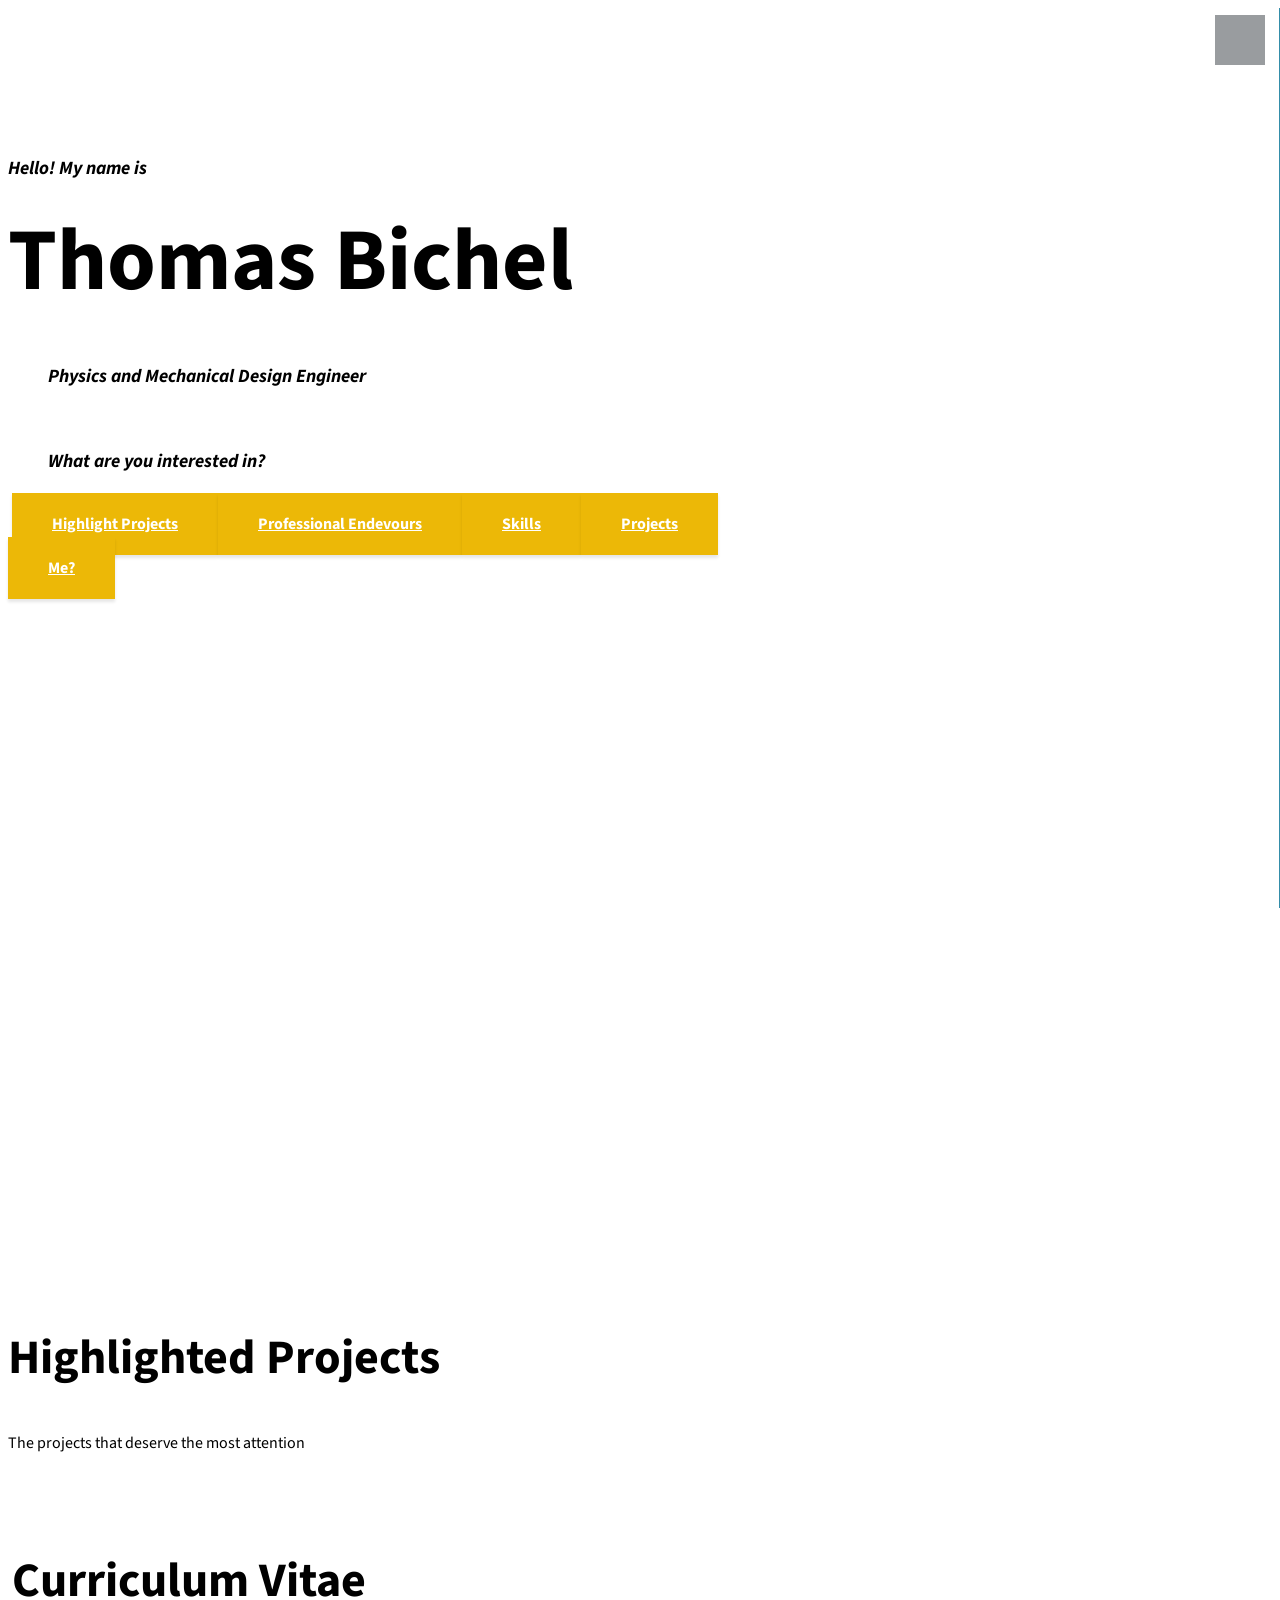
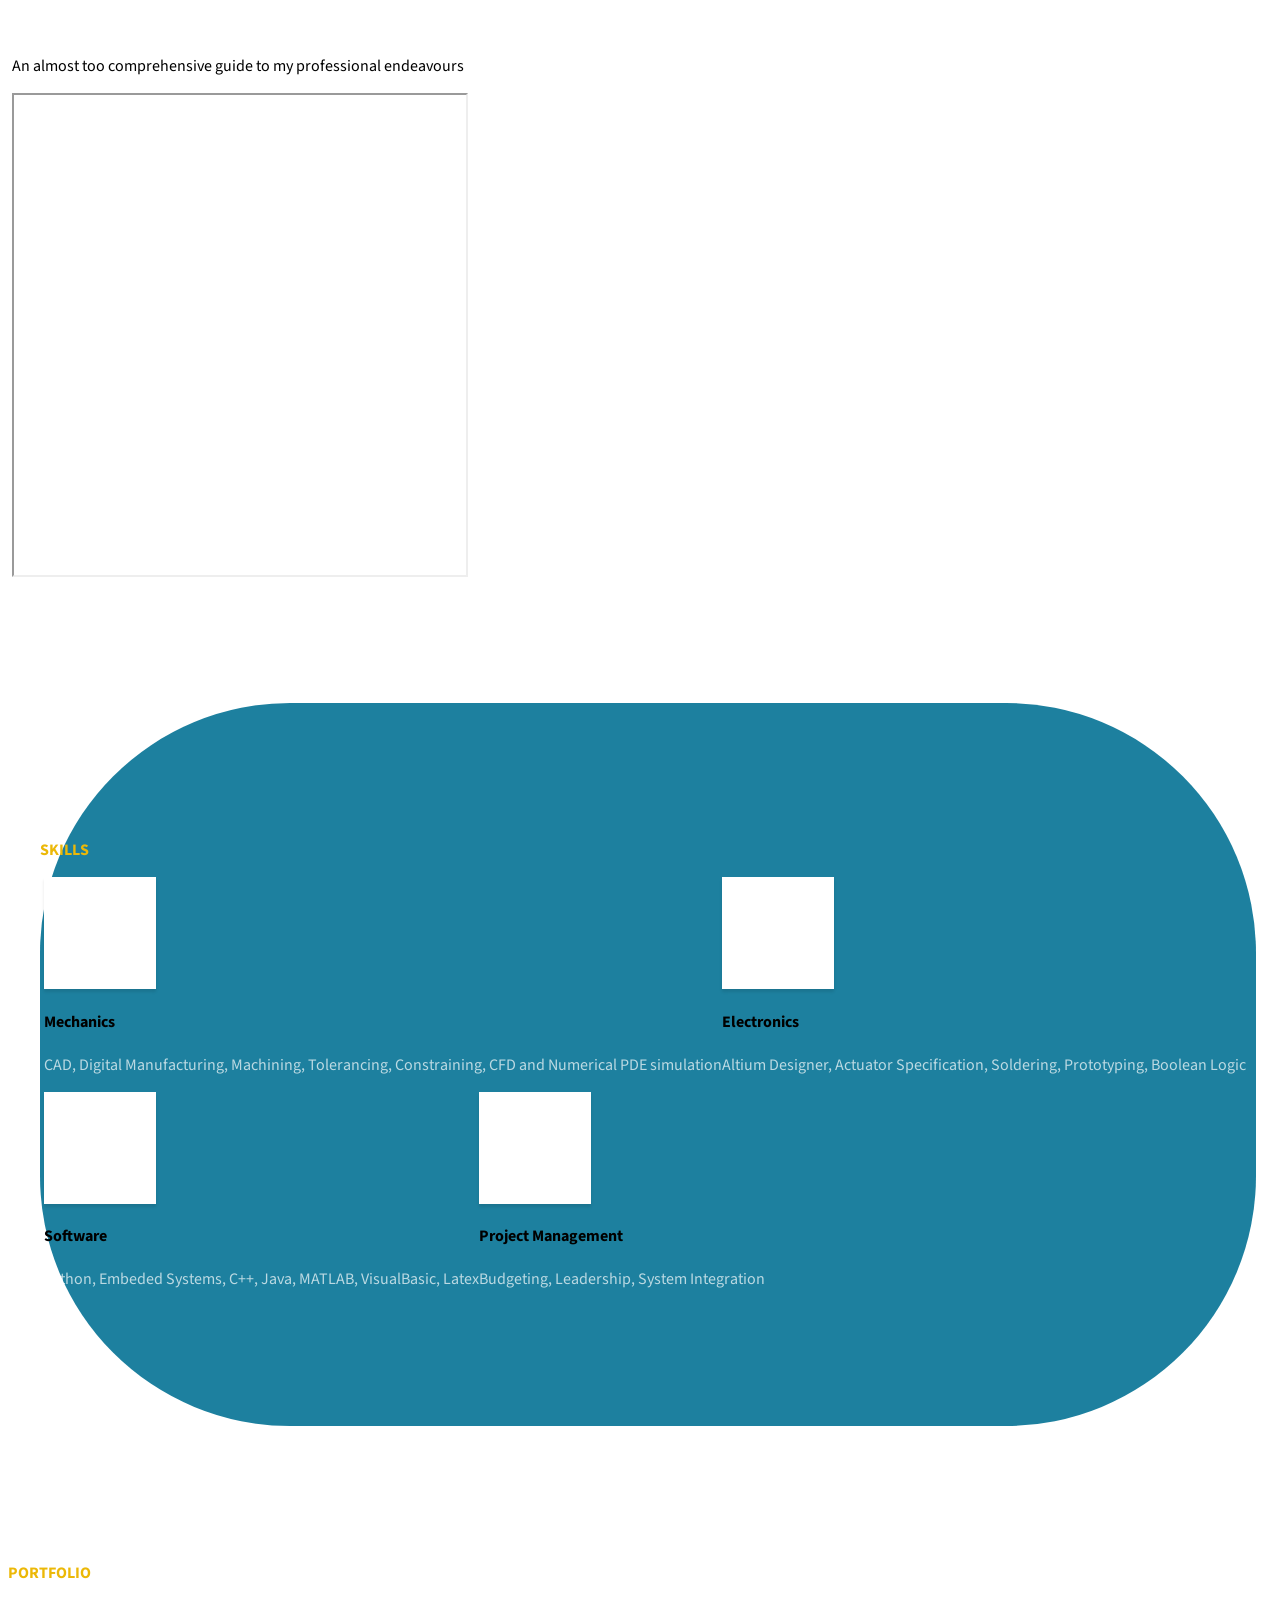
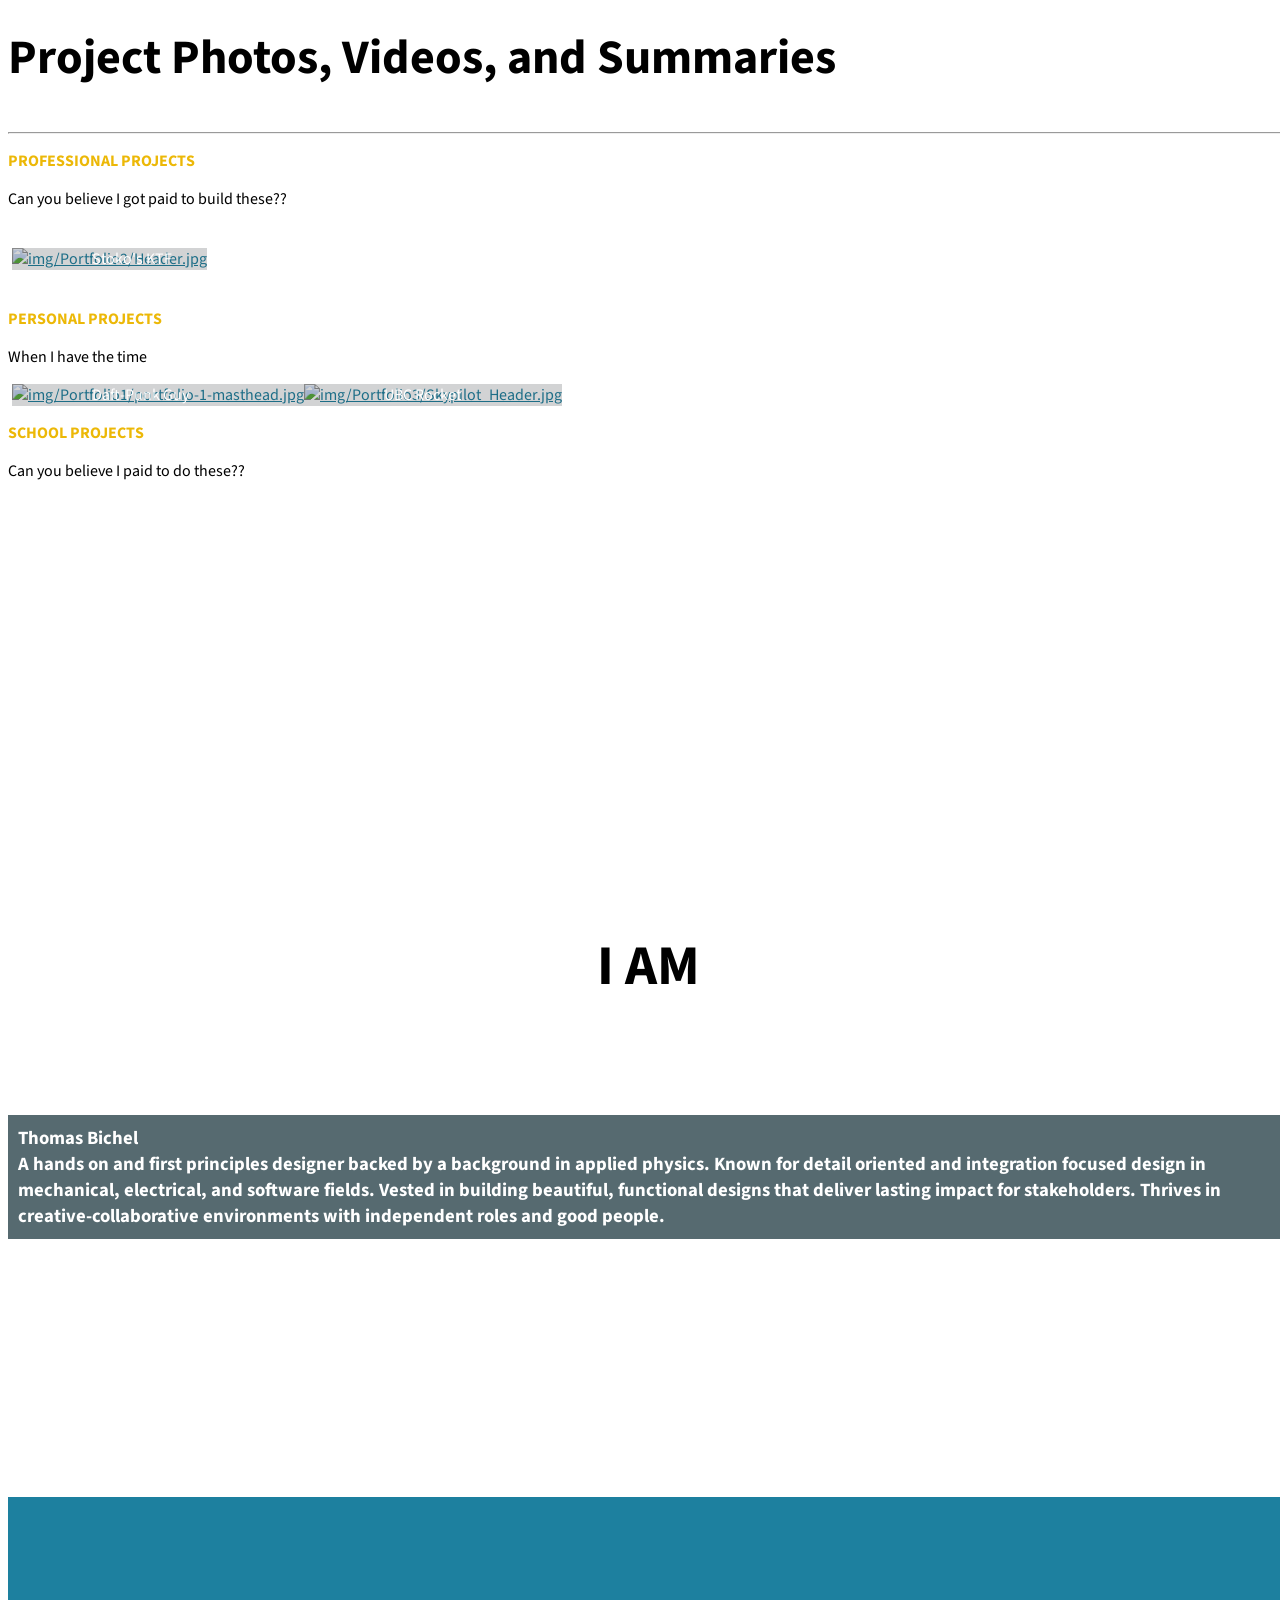
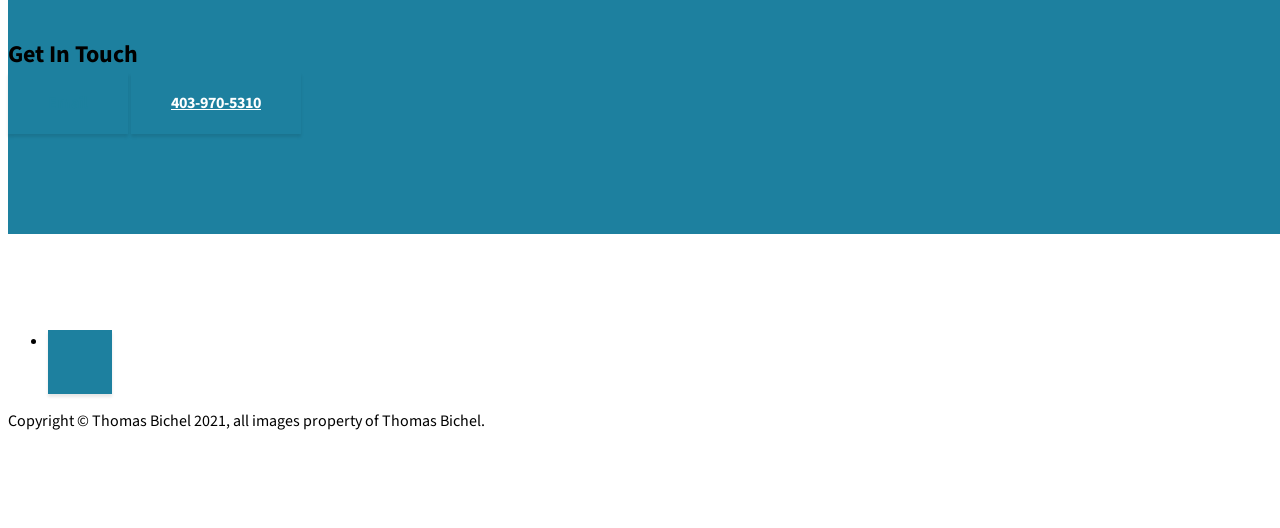
==== index.html @ 786f5230 "nearly final" ====
<!DOCTYPE html>
<html lang="en">

<head>

  <meta charset="utf-8">
  <meta name="viewport" content="width=device-width, initial-scale=1, shrink-to-fit=no">
  <meta name="description" content="">
  <meta name="author" content="">

  <title>Thomas Bichel</title>

  <!-- Bootstrap Core CSS -->
  <link href="vendor/bootstrap/css/bootstrap.min.css" rel="stylesheet">

  <!-- Custom Fonts -->
  <link href="vendor/fontawesome-free/css/all.min.css" rel="stylesheet" type="text/css">
  <link href="https://fonts.googleapis.com/css?family=Source+Sans+Pro:300,400,700,300italic,400italic,700italic" rel="stylesheet" type="text/css">
  <link href="vendor/simple-line-icons/css/simple-line-icons.css" rel="stylesheet">

  <!-- Custom CSS -->
  <link href="css/stylish-portfolio.min.css" rel="stylesheet">

</head>

<body class="bg-light" id="page-top">

  <!-- Navigation -->
  <a class="menu-toggle rounded" href="#">
    <i class="fas fa-bars"></i>
  </a>
  <nav id="sidebar-wrapper">
    <ul class="sidebar-nav">
      <li class="sidebar-brand">
        <a class="js-scroll-trigger" href="#page-top">Contents</a>
      </li>
	  <li class="sidebar-brand">
        <a class="js-scroll-trigger" href="#highlights">Highlights</a>
      </li>
      <li class="sidebar-nav-item">
        <a class="js-scroll-trigger" href="#page-top">Home</a>
      </li>
      <li class="sidebar-nav-item">
        <a class="js-scroll-trigger" href="#about">About</a>
      </li>
      <li class="sidebar-nav-item">
        <a class="js-scroll-trigger" href="#services">Skills</a>
      </li>
      <li class="sidebar-nav-item">
        <a class="js-scroll-trigger" href="#portfolio">Portfolio</a>
      </li>
      <li class="sidebar-nav-item">
        <a class="js-scroll-trigger" href="#results">I AM</a>
      </li>
    </ul>
  </nav>

  <!-- Header -->
  <header class="masthead main d-flex">
    <div class="container text-center my-auto">
	<h3 class="mb-5">
        <em>Hello! My name is</em>  <!-- subttile -->
      </h3>
      <h1 class="mb-1">Thomas Bichel</h1>
	  <h3 class="mb-5 btn-xl ">
        <em>Physics and Mechanical Design Engineer</em>  <!-- subttile -->
      </h3>
      <h3 class="mb-5 btn-xl ">
        <em>What are you interested in?</em>  <!-- subttile -->
      </h3>
	  <div class="row">
		<div class="col-lg-3 col-md-6 mb-5 mb-lg-0 mt-3">
			<a class="btn btn-secondary btn-xl js-scroll-trigger" href="#highlights">Highlight Projects</a>
		</div>
		<div class="col-lg-3 col-md-6 mb-5 mb-lg-0 mt-3">
			<a class="btn btn-secondary btn-xl js-scroll-trigger" href="#about">Professional Endevours</a>
		</div>
		<div class="col-lg-3 col-md-6 mb-5 mb-lg-0 mt-3">
			<a class="btn btn-secondary btn-xl js-scroll-trigger" href="#services">Skills</a>
		</div>
		<div class="col-lg-3 col-md-6 mb-5 mb-lg-0 mt-3">
			<a class="btn btn-secondary btn-xl js-scroll-trigger" href="#portfolio">Projects</a>
		</div>
	  </div>
	  <br>
	  <div class="mb-1">
			<a class="btn btn-secondary btn-xl js-scroll-trigger" href="#results">Me?</a>
			</div>
    </div>
    <div class="overlay"></div>
  </header>

  <!-- Highlights -->
  <section class="content-section bg-light" id="highlights">
	  <!-- Highlights -->
	<div class="content-section-heading text-center"
      <div class="row">
        <div class="col-lg-10 mx-auto">
          <h2>Highlighted Projects</h2>
          <p class="lead mb-5">The projects that deserve the most attention</p> 
        </div>
	</div>
<div class="container text-center">
		<div class="row">
		<div class="col-md-4">
          <a class="portfolio-item rounded-lg" href="portfolio_12.html">
            <div class="caption">
              <div class="caption-content">
                <div class="h2">EXACT's EM3</div>
                <p class="mb-0">The Gold Standard of Match Curing</p>
              </div>
            </div>
            <img class="img-fluid rounded-lg" src="img/Portfolio12/EM3_overview_resized.jpg" alt=""> 
          </a>
        </div>
		
		<div class="col-md-4">
          <a class="portfolio-item rounded-lg" href="portfolio_13.html">
            <div class="caption">
              <div class="caption-content">
                <div class="h2">EXACT's xBolt</div>
                <p class="mb-0">Non-Invasive Concrete Truck Monitoring</p>
              </div>
            </div>
            <img class="img-fluid rounded-lg" src="img/Portfolio13/Bolt_Cover.jpg" alt="">
          </a>
		</div>
		
		<div class="col-md-4">
          <a class="portfolio-item rounded-lg" href="portfolio_8.html">
            <div class="caption">
              <div class="caption-content">
                <div class="h2">Endurotron 9000</div>
                <p class="mb-0">Plug Flavored Instrumentation Design</p>
              </div>
            </div>
            <img class="img-fluid rounded-lg" src="img/Portfolio8/6000cycles.jpg" alt="">
          </a>
		</div>
		
      </div>
	  </div>


  <!-- Added space to keep things clean -->
  <div class="col-lg-10 mx-auto">
          <p class="lead mb-5"> </p> 
        </div>
		
 <!-- About -->		
 <div class="content-section-heading text-center", id="about">
    <div class="container text-center">
      <div class="row">
        <div class="col-lg-10 mx-auto">
          <h2>Curriculum Vitae</h2>
          <p class="lead mb-5">An almost too comprehensive guide to my professional endeavours</p> 
		  <center><iframe src="https://drive.google.com/file/d/1Vqu3OEVUFZNkw003BaZuVL90tUCOlcXT/preview" width="100%" height="480" allow="autoplay"></iframe>
        </div>
      </div>
    </div>
	</div>
 </section>
 
  <!-- Services -->
  <section class="content-section text-white text-center  bg-primary-pill" id="services">
    <div class="container">
      <div class="content-section-heading">
        <h3 class="text-secondary mb-0">Skills</h3>
      </div>
      <div class="row">
        <div class="col-lg-3 col-md-6 mb-5 mb-lg-0">
          <span class="service-icon rounded-circle mx-auto mb-3">
            <i class="icon-anchor"></i>
          </span>
          <h4>
            <strong>Mechanics</strong>
          </h4>
          <p class="text-faded mb-0">CAD, Digital Manufacturing, Machining, Tolerancing, Constraining, CFD and Numerical PDE simulation</p>
        </div>
        <div class="col-lg-3 col-md-6 mb-5 mb-lg-0">
          <span class="service-icon rounded-circle mx-auto mb-3">
            <i class="icon-energy"></i>
          </span>
          <h4>
            <strong>Electronics</strong>
          </h4>
          <p class="text-faded mb-0">Altium Designer, Actuator Specification, Soldering, Prototyping, Boolean Logic</p>
        </div>
        <div class="col-lg-3 col-md-6 mb-5 mb-md-0">
          <span class="service-icon rounded-circle mx-auto mb-3">
            <i class="icon-screen-desktop"></i>
          </span>
          <h4>
            <strong>Software</strong>
          </h4>
          <p class="text-faded mb-0">Python, Embeded Systems, C++, Java, MATLAB, VisualBasic, Latex</p>
        </div>
        <div class="col-lg-3 col-md-6">
          <span class="service-icon rounded-circle mx-auto mb-3">
            <i class="icon-magnet"></i>
          </span>
          <h4>
            <strong>Project Management</strong>
          </h4>
          <p class="text-faded mb-0">Budgeting, Leadership, System Integration </p>
        </div>
      </div>
    </div>
  </section>

  <!-- Portfolio -->
  <section class="content-section bg-light" id="portfolio">
    <div class="container overflow-hidden">
      <div class="content-section-heading text-center">
        <h3 class="text-secondary mb-0">Portfolio</h3>
        <h2 class="mb-0">Project Photos, Videos, and Summaries</h2>
      </div>
	  <hr>
	  <!-- Professional Projects -->
	  <div class="content-section-heading text-center">
        <h3 class="text-secondary mt-5">Professional Projects</h3>
		<p class="lead mt-0 mb-3">Can you believe I got paid to build these??</p>
      </div
	  <!-- Professional Projects -->
      <div class="row">
	  
	  <div class="col-md-4 mt-3">
          <a class="portfolio-item rounded-lg" href="portfolio_12.html">
            <div class="caption">
              <div class="caption-content">
                <div class="h2">EXACT's EM3</div>
                <p class="mb-0">The Gold Standard of Match Curing</p>
              </div>
            </div>
            <img class="img-fluid rounded-lg" src="img/Portfolio12/EM3_overview_resized.jpg" alt=""> 
          </a>
        </div>
		
		<div class="col-md-4 mt-3">
          <a class="portfolio-item rounded-lg" href="portfolio_13.html">
            <div class="caption">
              <div class="caption-content">
                <div class="h2">EXACT's xBolt</div>
                <p class="mb-0">Abrasive temperature data</p>
              </div>
            </div>
            <img class="img-fluid rounded-lg" src="img/Portfolio13/Bolt_Cover.jpg" alt="">
          </a>
		</div>
		
		<div class="col-md-4 mt-3">
          <a class="portfolio-item rounded-lg" href="portfolio_14.html">
            <div class="caption">
              <div class="caption-content">
                <div class="h2">EXACT's Additional Product Launches</div>
                <p class="mb-0">The other Products launched with EXACT!</p>
              </div>
            </div>
            <img class="img-fluid rounded-lg" src="img/Portfolio14/Embed_Cover.jpg" alt=""> 
          </a>
        </div>
	</div>
	
	<div class="row">
	  <div class="col-md-4 mt-3">
          <a class="portfolio-item rounded-lg" href="portfolio_8.html">
            <div class="caption">
              <div class="caption-content">
                <div class="h2">Voltsafe's Endurotron 9000</div>
                <p class="mb-0">Plugging in plugs since 2022</p>
              </div>
            </div>
            <img class="img-fluid rounded-lg" src="img/Portfolio8/6000cycles.jpg" alt="">
          </a>
        </div>
		
		<div class="col-md-4 mt-3">
          <a class="portfolio-item rounded-lg" href="portfolio_11.html">
            <div class="caption">
              <div class="caption-content">
                <div class="h2">Wood Veneer Robot</div>
                <p class="mb-0">A Summer Capstone Continuation - V2.0.0</p>
              </div>
            </div>
            <img class="img-fluid rounded-lg" src="img/Portfolio11/Header.png" alt="">
          </a>
        </div>
		
        <div class="col-md-4 mt-3">
          <a class="portfolio-item rounded-lg" href="portfolio_2.html">
            <div class="caption">
              <div class="caption-content">
                <div class="h2">Stoko's KTF</div>
                <p class="mb-0">Varus? more like Var-y impressive</p>
              </div>
            </div>
            <img class="img-fluid rounded-lg" src="img/Portfolio2/CompImg/Header.webp" alt="img/Portfolio2/Header.jpg">
          </a>
        </div>	
	</div>
	
	<div class="row">
		<div class="col-md-4 mt-3">
          <a class="portfolio-item rounded-lg" href="portfolio_6.html">
            <div class="caption">
              <div class="caption-content">
                <div class="h2">Terry the Tensile Tester</div>
                <p class="mb-0">The muscle man</p>
              </div>
            </div>
			<img class="img-fluid rounded-lg" src="img/Portfolio6/header.jpg" alt="">
          </a>
        </div>
		
		<div class="col-md-4 mt-3">
          <a class="portfolio-item rounded-lg" href="portfolio_5.html">
            <div class="caption">
              <div class="caption-content">
                <div class="h2">Cyclic tester</div>
                <p class="mb-0">Spin me 'round like a record player</p>
              </div>
            </div>
            <img class="img-fluid rounded-lg" src="img/Portfolio5/header.jpg" alt="">
          </a>
        </div>
    </div>
	  

	  <!-- Personal Projects -->
	  <div class="content-section-heading text-center">
        <h3 class="text-secondary mt-5">Personal Projects</h3>
		<p class="lead mt-0 mb-3">When I have the time</p>
      </div>
	  <!-- Personal Projects -->
	  <div class="row">
		<div class="col-md-4">
          <a class="portfolio-item rounded-lg" href="portfolio_1.html">
            <div class="caption">
              <div class="caption-content">
                <div class="h2">Daft-Punk Guy Manuel Helmet</div>
                <p class="mb-0">Great at Parties</p>
              </div>
            </div>
            <img class="img-fluid rounded-lg" src="img/Portfolio1/CompImg/portfolio-1-masthead.webp" alt="img/Portfolio1/portfolio-1-masthead.jpg">
          </a>
        </div>
		<div class="col-md-4">
          <a class="portfolio-item rounded-lg" href="portfolio_3.html">
            <div class="caption">
              <div class="caption-content">
                <div class="h2">UBC Rocket 2018</div>
                <p class="mb-0">Watch your back planes</p>
              </div>
            </div>
            <img class="img-fluid rounded-lg" src="img/Portfolio3/CompImg/Skypilot_Header.webp" alt="img/Portfolio3/Skypilot_Header.jpg">
          </a>
        </div>
		<div class="col-md-4">
          <a class="portfolio-item rounded-lg" href="portfolio_9.html">
            <div class="caption">
              <div class="caption-content">
                <div class="h2">UBC Rocket, Whistler Blackcomb</div>
                <p class="mb-0">Credit to Copenhagen Suborbitals for this picture</p>
              </div>
            </div>
            <img class="img-fluid rounded-lg" src="img/Portfolio9/Ballute.png" alt="">
          </a>
        </div>
      </div>
	  
	  <!-- School Projects -->
	  <div class="content-section-heading text-center">
        <h3 class="text-secondary mt-5">School Projects</h3>
		<p class="lead mt-0 mb-3">Can you believe I paid to do these??</p>
      </div>
	  <!-- School Projects -->
	  <div class="row">
		<div class="col-md-4">
          <a class="portfolio-item rounded" href="portfolio_4.html">
            <div class="caption">
              <div class="caption-content">
                <div class="h2">2020 robot summer</div>
                <p class="mb-0">Covid-flavoured robot design without supervision</p>
              </div>
            </div>
            <img class="img-fluid rounded" src="img/Portfolio4/portfolio-1.jpg" alt="">
          </a>
        </div>
		<div class="col-md-4">
          <a class="portfolio-item rounded" href="portfolio_7.html">
            <div class="caption">
              <div class="caption-content">
                <div class="h2">Capstone 2021/22</div>
                <p class="mb-0">Stewart Platform for Unsupervised Machine Learning</p>
              </div>
            </div>
            <img class="img-fluid rounded" src="img/Portfolio7/Portfolio-7.jpg" alt="">
          </a>
        </div>
		<div class="col-md-4">
          <a class="portfolio-item rounded" href="portfolio_10.html">
            <div class="caption">
              <div class="caption-content">
                <div class="h2">Capstone 2022/23</div>
                <p class="mb-0">Wood-Veneer Lignin Welding Robot</p>
              </div>
            </div>
            <img class="img-fluid rounded" src="img/Portfolio10/Cylinder_Header.png" alt="">
          </a>
        </div>	
		
      </div>
	  
	  
    </div>
  </section>
  
   <!-- Callout -->
  <section class="callout" id="results">
    <div class="container">
      <center><h2>I AM</h2></center>
	  <br>
	  <br>
		<div class="col-lg-10 mx-auto text-center">
          <h3 class="text-outro outro-box">
		  Thomas Bichel <br>
			A hands on and first principles designer backed by a background in applied physics. 
			Known for detail oriented and integration focused design in mechanical, electrical, and software fields. 
			Vested in building beautiful, functional designs that deliver lasting impact for stakeholders. 
			Thrives in creative-collaborative environments with independent roles and good people.
			
		  </h3>
        </div>
	</div>
  </section>
  
  <!-- Call to Action -->
  <section class="content-section bg-primary text-white" id="contact">
    <div class="container text-center">
      <h2 class="mb-4">Get In Touch</h2>
      <a href="mailto:thomas.bichel@live.com" class="btn btn-xl btn-light mr-4">Email</a>
      <a href="#!" class="btn btn-xl btn-dark">403-970-5310</a>
    </div>
  </section>

  <!-- Footer -->
  <footer class="footer text-center bg-light">
    <div class="container">
      <ul class="list-inline mb-5">
        <!-- <li class="list-inline-item">
          <a class="social-link rounded-circle text-white mr-3" href="https://www.facebook.com/thomas.bichel.33/!">
            <i class="icon-social-facebook"></i>
          </a>-->
        <li class="list-inline-item">
          <a class="social-link rounded-circle text-white" href="https://github.com/Athsmaticaccountant">
            <i class="icon-social-github"></i>
          </a>
        </li>
      </ul>
      <p class="text-muted small mb-0">Copyright &copy; Thomas Bichel 2021, all images property of Thomas Bichel. </p>
    </div>
  </footer>

  <!-- Scroll to Top Button-->
  <a class="scroll-to-top rounded js-scroll-trigger" href="#page-top">
    <i class="fas fa-angle-up"></i>
  </a>

  <!-- Bootstrap core JavaScript -->
  <script src="vendor/jquery/jquery.min.js"></script>
  <script src="vendor/bootstrap/js/bootstrap.bundle.min.js"></script>

  <!-- Plugin JavaScript -->
  <script src="vendor/jquery-easing/jquery.easing.min.js"></script>

  <!-- Custom scripts for this template -->
  <script src="js/stylish-portfolio.min.js"></script>

</body>

</html>
---- css/stylish-portfolio.min.css ----
/*!
 * Start Bootstrap - Stylish Portfolio v5.0.9 (https://startbootstrap.com/theme/stylish-portfolio)
 * Copyright 2013-2020 Start Bootstrap
 * Licensed under MIT (https://github.com/StartBootstrap/startbootstrap-stylish-portfolio/blob/master/LICENSE)
 */.menu-toggle,.scroll-to-top{right:15px;text-align:center}.btn,.service-icon,footer.footer .social-link{box-shadow:0 3px 3px 0 rgba(0,0,0,.1)}body,html{width:100%;height:100%}body{font-family:'Source Sans Pro'}.btn-xl{padding:1.25rem 2.5rem}.btn-xll{padding:2.25rem 9.5rem;border-radius:30px;font-weight:bolder!important;font-size:2rem!important}.content-section{padding-top:7.5rem;padding-bottom:7.5rem}.content-section-heading h2{font-size:3rem}.content-section-heading h3{font-size:1rem;text-transform:uppercase}h1,h2,h3,h4,h5,h6{font-weight:700}.text-faded{color:rgba(255,255,255,.7)}.map{height:30rem}@media (max-width:992px){.map{height:75%}}.scroll-to-top{position:fixed;bottom:15px;display:none;width:50px;height:50px;color:#fff;background:rgba(52,58,64,.5);line-height:45px}.video-container{position:relative;padding-bottom:56.25%;padding-top:35px;height:0;overflow:hidden}.column,.row{padding:0 4px}video{width:100%;height:auto;padding-top:15px}.video-container iframe{position:absolute;top:0;left:0;width:100%;height:100%}.menu-toggle:focus,.menu-toggle:hover,.portfolio-one h3,.scroll-to-top:focus,.scroll-to-top:hover,.sidebar-nav>.sidebar-brand a{color:#fff}.menu-toggle:hover,.scroll-to-top:hover{background:#343a40}.scroll-to-top i{font-weight:800}.main{background:linear-gradient(90deg,rgba(255,255,255,.1) 0,rgba(255,255,255,.1) 100%),url("../img/bg-masthead.jpg")}.portfolio-one{background:linear-gradient(90deg,rgba(255,255,255,.1) 0,rgba(255,255,255,.1) 100%),url("../img/Portfolio1/portfolio-1-masthead.jpg")}.portfolio-eight h1,.portfolio-eleven h1,.portfolio-five h1,.portfolio-one h1,.portfolio-seven h1,.portfolio-six h1,.portfolio-two h1{font-size:4rem;margin:0;padding:0;color:#fff}.row{display:flex;flex-wrap:wrap}.column{flex:50%;max-width:50%}.column img{margin-top:8px;vertical-align:middle;width:100%}@media screen and (max-width:800px){.column{flex:50%;max-width:50%}}@media screen and (max-width:600px){.column{flex:100%;max-width:100%}}.portfolio-two{background:linear-gradient(90deg,rgba(255,255,255,.1) 0,rgba(255,255,255,.1) 100%),url("../img/Portfolio2/Header.jpg")}.portfolio-three{background:linear-gradient(90deg,rgba(255,255,255,.1) 0,rgba(255,255,255,.1) 100%),url("../img/Portfolio3/skypilot.jpg")}.portfolio-fourteen h1,.portfolio-nine h1,.portfolio-ten h1,.portfolio-three h1,.portfolio-twelve h1{font-size:4rem;margin:0;padding:0;color:#000}.portfolio-four{background:linear-gradient(90deg,rgba(255,255,255,.1) 0,rgba(255,255,255,.1) 100%),url("../img/Portfolio4/portfolio-1.jpg")}.portfolio-five{background:linear-gradient(90deg,rgba(255,255,255,.1) 0,rgba(255,255,255,.1) 100%),url("../img/Portfolio5/header.jpg")}.portfolio-six{background:linear-gradient(90deg,rgba(255,255,255,.1) 0,rgba(255,255,255,.1) 100%),url("../img/Portfolio6/header.jpg")}.portfolio-seven{background:linear-gradient(90deg,rgba(255,255,255,.1) 0,rgba(255,255,255,.1) 100%),url("../img/Portfolio7/Cover.jpg")}.portfolio-eight{background:linear-gradient(90deg,rgba(255,255,255,.1) 0,rgba(255,255,255,.1) 100%),url("../img/Portfolio8/Cover.jpg")}.portfolio-nine{background:linear-gradient(90deg,rgba(255,255,255,.1) 0,rgba(255,255,255,.1) 100%),url("../img/Portfolio9/Team letterhead.jpg")}.portfolio-ten{background:linear-gradient(90deg,rgba(255,255,255,.1) 0,rgba(255,255,255,.1) 100%),url("../img/Portfolio10/Cylinder_Header.png")}.portfolio-eleven{background:linear-gradient(90deg,rgba(255,255,255,.1) 0,rgba(255,255,255,.1) 100%),url("../img/Portfolio11/with-wood.jpg")}.portfolio-twelve{background:linear-gradient(90deg,rgba(255,255,255,.1) 0,rgba(255,255,255,.1) 100%),url("../img/Portfolio12/EM3_overview.jpg")}.portfolio-thirteen{background:linear-gradient(90deg,rgba(255,255,255,.1) 0,rgba(255,255,255,.1) 100%),url("../img/Portfolio13/Bolt_cover.jpg")}.portfolio-thirteen h1{font-size:4rem;margin:0;padding:0;color:#ecb807}.portfolio-fourteen{background:linear-gradient(90deg,rgba(255,255,255,.1) 0,rgba(255,255,255,.1) 100%),url("../img/Portfolio14/Embed_Cover.jpg")}.videoWrapper>video{width:35%;height:35%;object-fit:contain}.masthead{min-height:30rem;position:relative;display:table;width:100%;height:auto;padding-top:8rem;padding-bottom:8rem;background-position:center center!important;background-repeat:no-repeat!important;background-size:cover!important}.masthead h1{font-size:4rem;margin:0;padding:0}#sidebar-wrapper{position:fixed;z-index:2;right:0;width:250px;height:100%;transition:.4s;transform:translateX(250px);background:#1d809f;border-left:1px solid rgba(255,255,255,.1)}.sidebar-nav{position:absolute;top:0;width:250px;margin:0;padding:0;list-style:none}.sidebar-nav li.sidebar-nav-item a{display:block;text-decoration:none;color:#fff;padding:15px}.sidebar-nav li a:hover{text-decoration:none;color:#fff;background:rgba(255,255,255,.2)}.sidebar-nav li a:active,.sidebar-nav li a:focus{text-decoration:none}.sidebar-nav>.sidebar-brand{font-size:1.2rem;background:rgba(52,58,64,.1);height:80px;line-height:50px;padding-top:15px;padding-bottom:15px;padding-left:15px}.sidebar-nav>.sidebar-brand a:hover{color:#fff;background:0 0}#sidebar-wrapper.active{right:250px;width:250px;transition:.4s}.menu-toggle{position:fixed;top:15px;width:50px;height:50px;color:#fff;background:rgba(52,58,64,.5);line-height:50px;z-index:999}.service-icon,a{color:#1d809f}.service-icon{background-color:#fff;height:7rem;width:7rem;display:block;line-height:7.5rem;font-size:2.25rem}.btn-dark,.btn-secondary,.text-outro{color:#fff!important}.callout{padding:15rem 0;background:linear-gradient(90deg,rgba(255,255,255,.1) 0,rgba(255,255,255,.1) 100%) center center/cover no-repeat,url("../img/bg-callout.jpg") center center/cover no-repeat}.callout h2{font-size:3.5rem;font-weight:700;display:block;max-width:30rem}.portfolio-item{display:block;position:relative;overflow:hidden;max-width:530px;margin:auto auto 1rem}.portfolio-item .caption{display:flex;height:100%;width:100%;background-color:rgba(33,37,41,.2);position:absolute;top:0;bottom:0;z-index:1;margin:auto}.portfolio-item .caption .caption-content{color:#fff;margin:auto 2rem 2rem}.portfolio-item .caption .caption-content h2{font-size:.8rem;text-transform:uppercase}.portfolio-item .caption .caption-content p{font-weight:300;font-size:1.2rem}@media (min-width:992px){.masthead{height:100vh}.masthead h1{font-size:5.5rem}.portfolio-item{max-width:none;margin:0}.portfolio-item .caption{transition:clip-path .25s ease-out,background-color .7s,-webkit-clip-path .25s ease-out;-webkit-clip-path:inset(0px);clip-path:inset(0px)}.portfolio-item .caption .caption-content{transition:opacity .25s;margin-left:5rem;margin-right:5rem;margin-bottom:5rem}.portfolio-item img{transition:clip-path .25s ease-out;transition:clip-path .25s ease-out,-webkit-clip-path .25s ease-out;-webkit-clip-path:inset(-1px);clip-path:inset(-1px)}.portfolio-item:hover img{-webkit-clip-path:inset(2rem);clip-path:inset(2rem)}.portfolio-item:hover .caption{background-color:rgba(29,128,159,.9);-webkit-clip-path:inset(2rem);clip-path:inset(2rem)}}.map iframe{pointer-events:none;height:100%;width:100%;border:0}footer.footer{padding-top:5rem;padding-bottom:5rem}footer.footer .social-link{display:block;height:4rem;width:4rem;line-height:4.3rem;font-size:1.5rem;background-color:#1d809f;transition:background-color .15s ease-in-out}footer.footer .social-link:hover{background-color:#155d74;text-decoration:none}a:active,a:focus,a:hover{color:#155d74}.btn-cv,.btn-pj,.btn-primary,.btn-sk,.btn-tr{background-color:#1d809f!important;border-color:#1d809f!important;color:#fff!important}.btn-primary:active,.btn-primary:focus,.btn-primary:hover{background-color:#155d74!important;border-color:#155d74!important}.btn-cv:active,.btn-cv:focus,.btn-cv:hover{background:url('../img/Profession.gif') top left;background-position:center center!important;background-repeat:no-repeat!important;background-size:cover!important;border-color:#155d74!important}.btn-sk:active,.btn-sk:focus,.btn-sk:hover{background:url('../img/Skills.gif') top left;background-position:center center!important;background-repeat:no-repeat!important;background-size:cover!important;border-color:#155d74!important}.btn-pj:active,.btn-pj:focus,.btn-pj:hover{background:url('../img/buttonHover.gif') top left;background-position:center center!important;background-repeat:no-repeat!important;background-size:cover!important;border-color:#155d74!important}.btn-tr:active,.btn-tr:focus,.btn-tr:hover{background:url('../img/WhyMe.gif') top left;background-position:center center!important;background-repeat:no-repeat!important;background-size:cover!important;border-color:#155d74!important}.btn-secondary{background-color:#ecb807!important;border-color:#ecb807!important}.bg-primary,.bg-primary-pill{background-color:#1d809f!important}.btn-secondary:active,.btn-secondary:focus,.btn-secondary:hover{background-color:#ba9106!important;border-color:#ba9106!important}.btn{font-weight:700}.bg-primary-pill{border-radius:250px;width:95%;margin-left:auto;margin-right:auto}.text-primary{color:#1d809f!important}.text-secondary{color:#ecb807!important}.outro-box{background-color:#566a70;padding:10px}
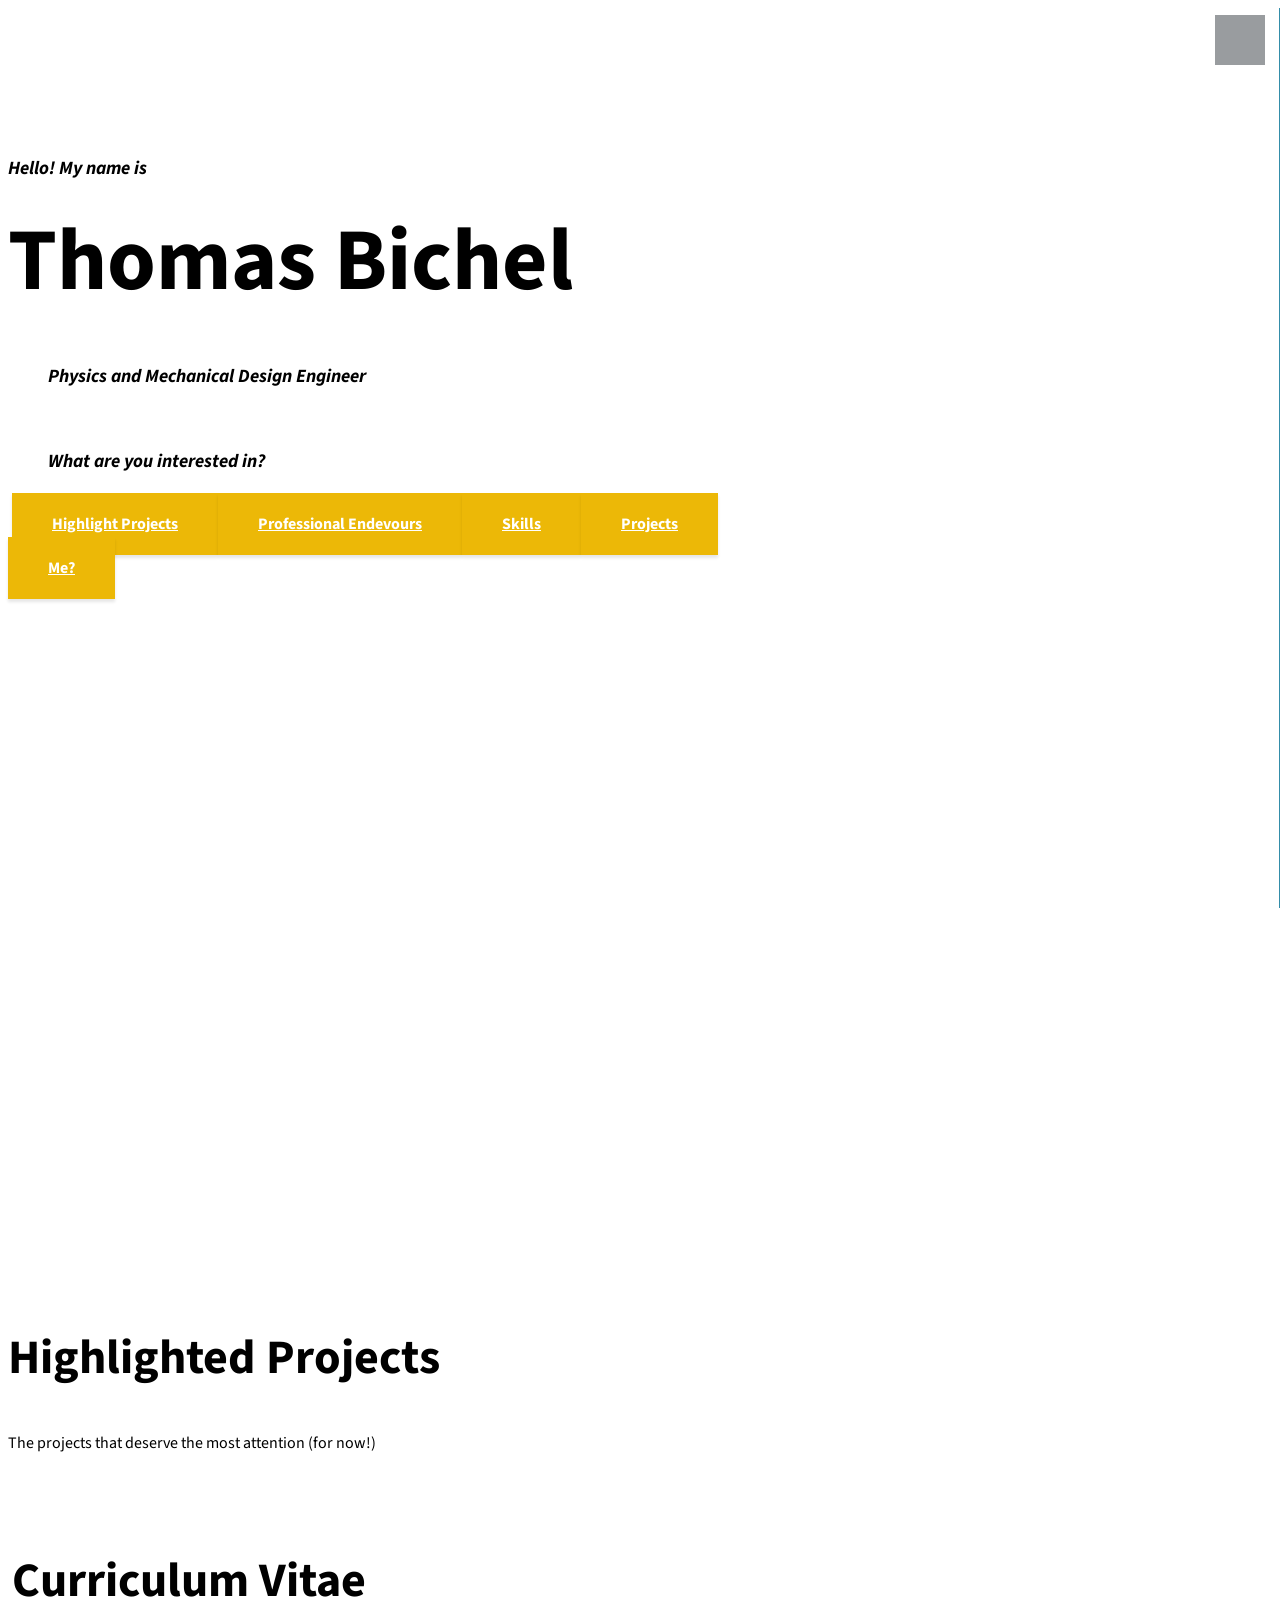
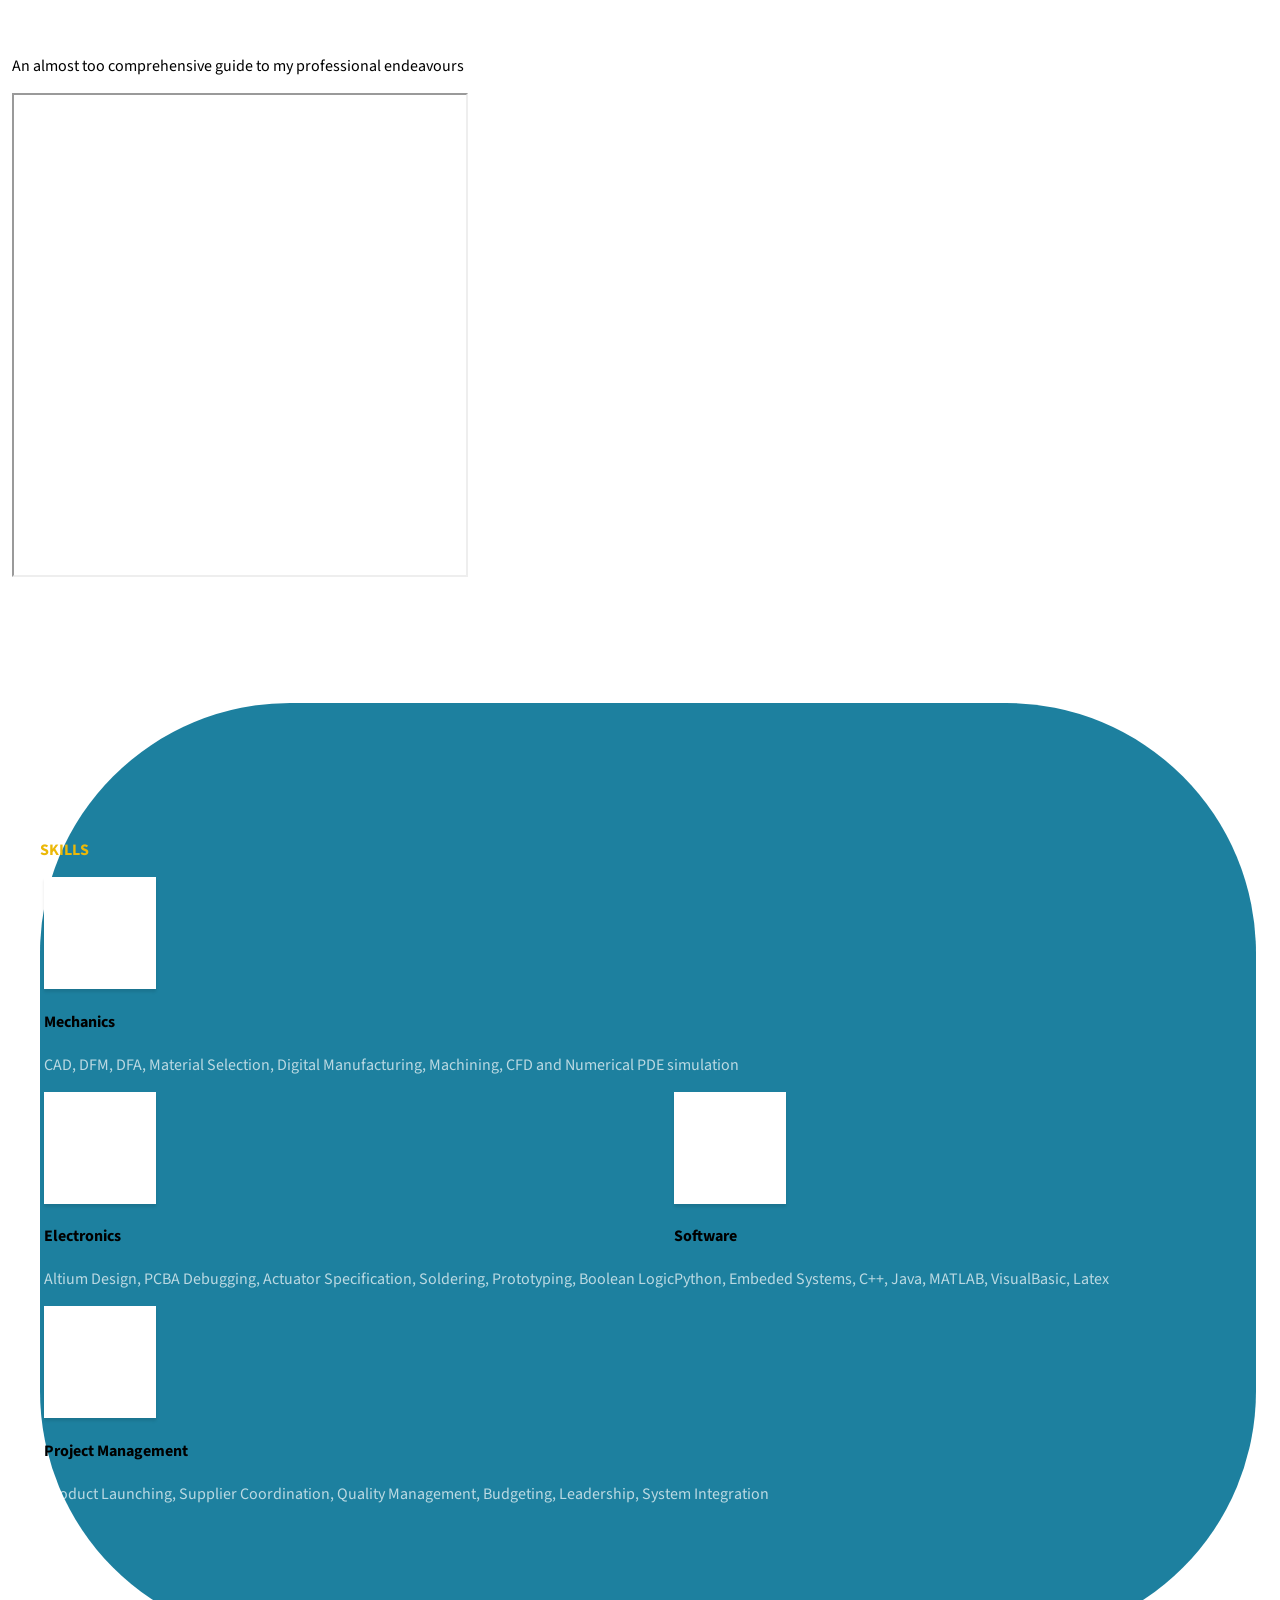
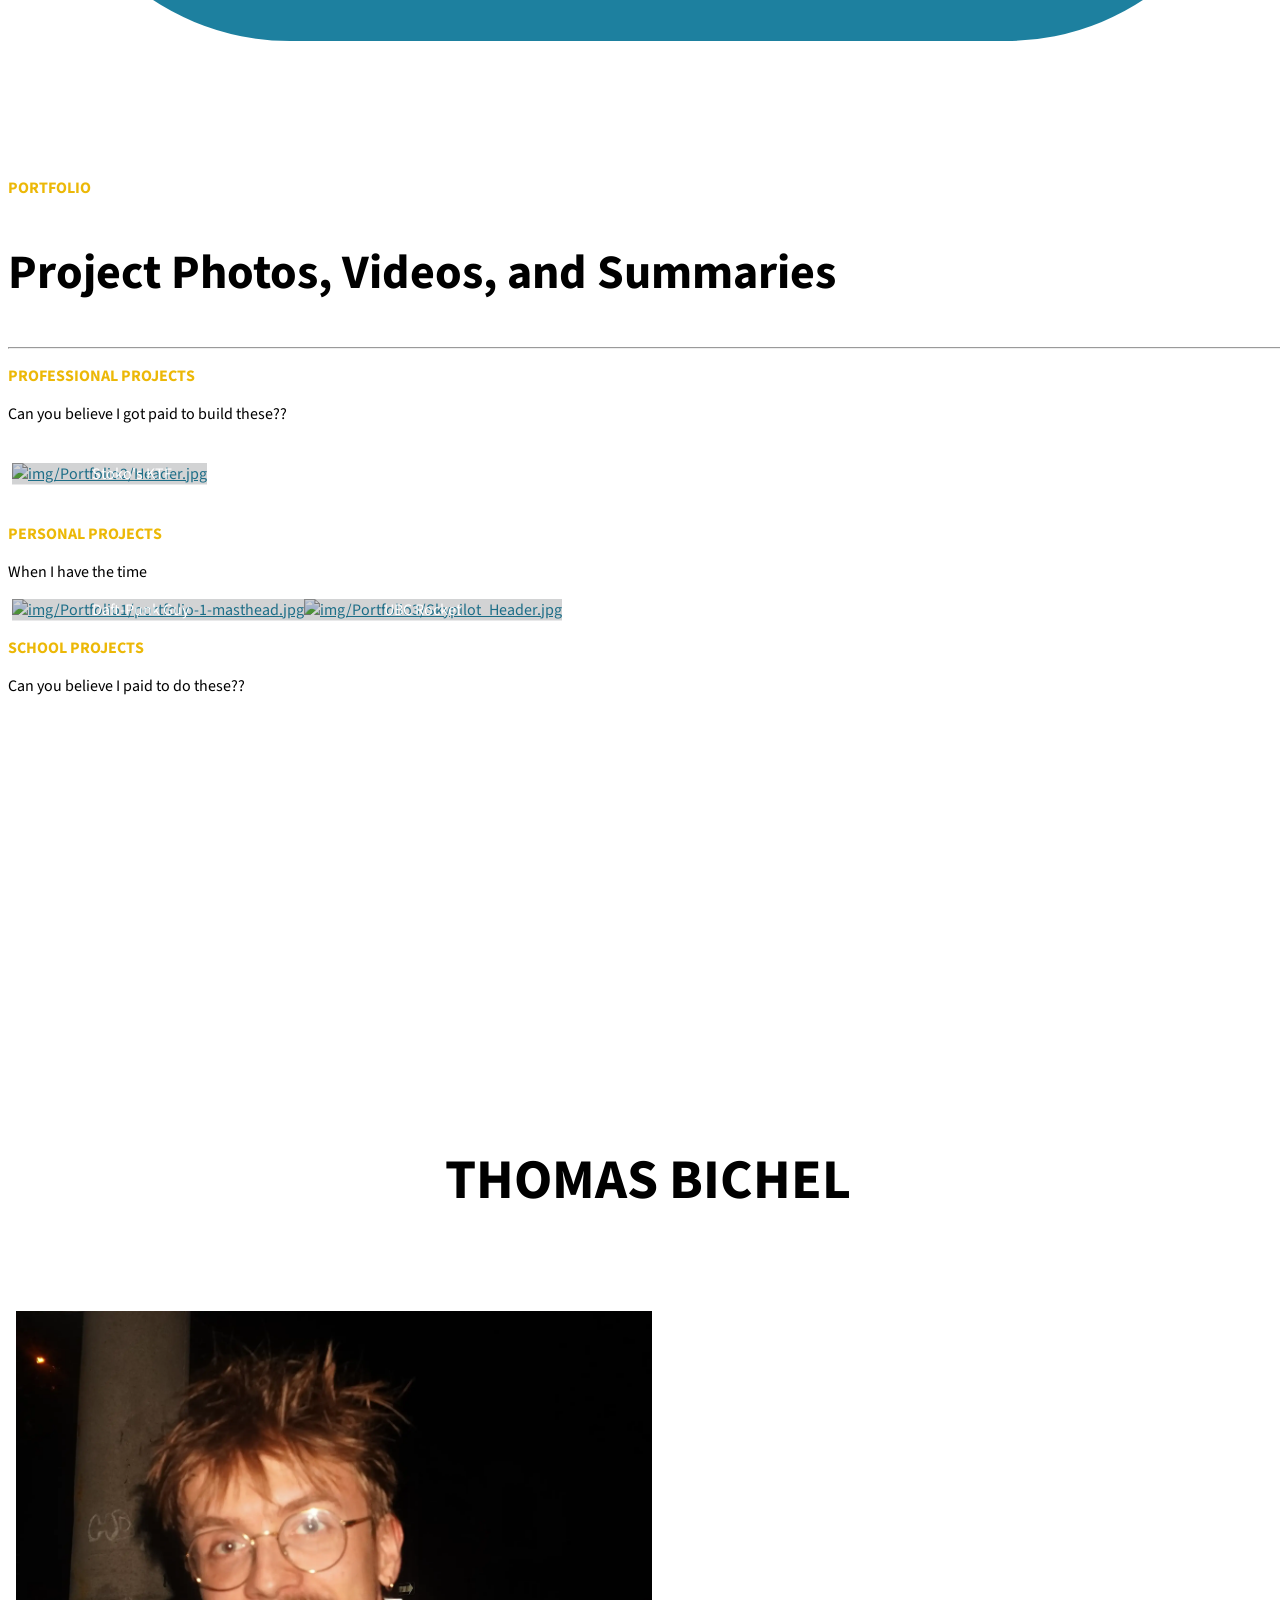
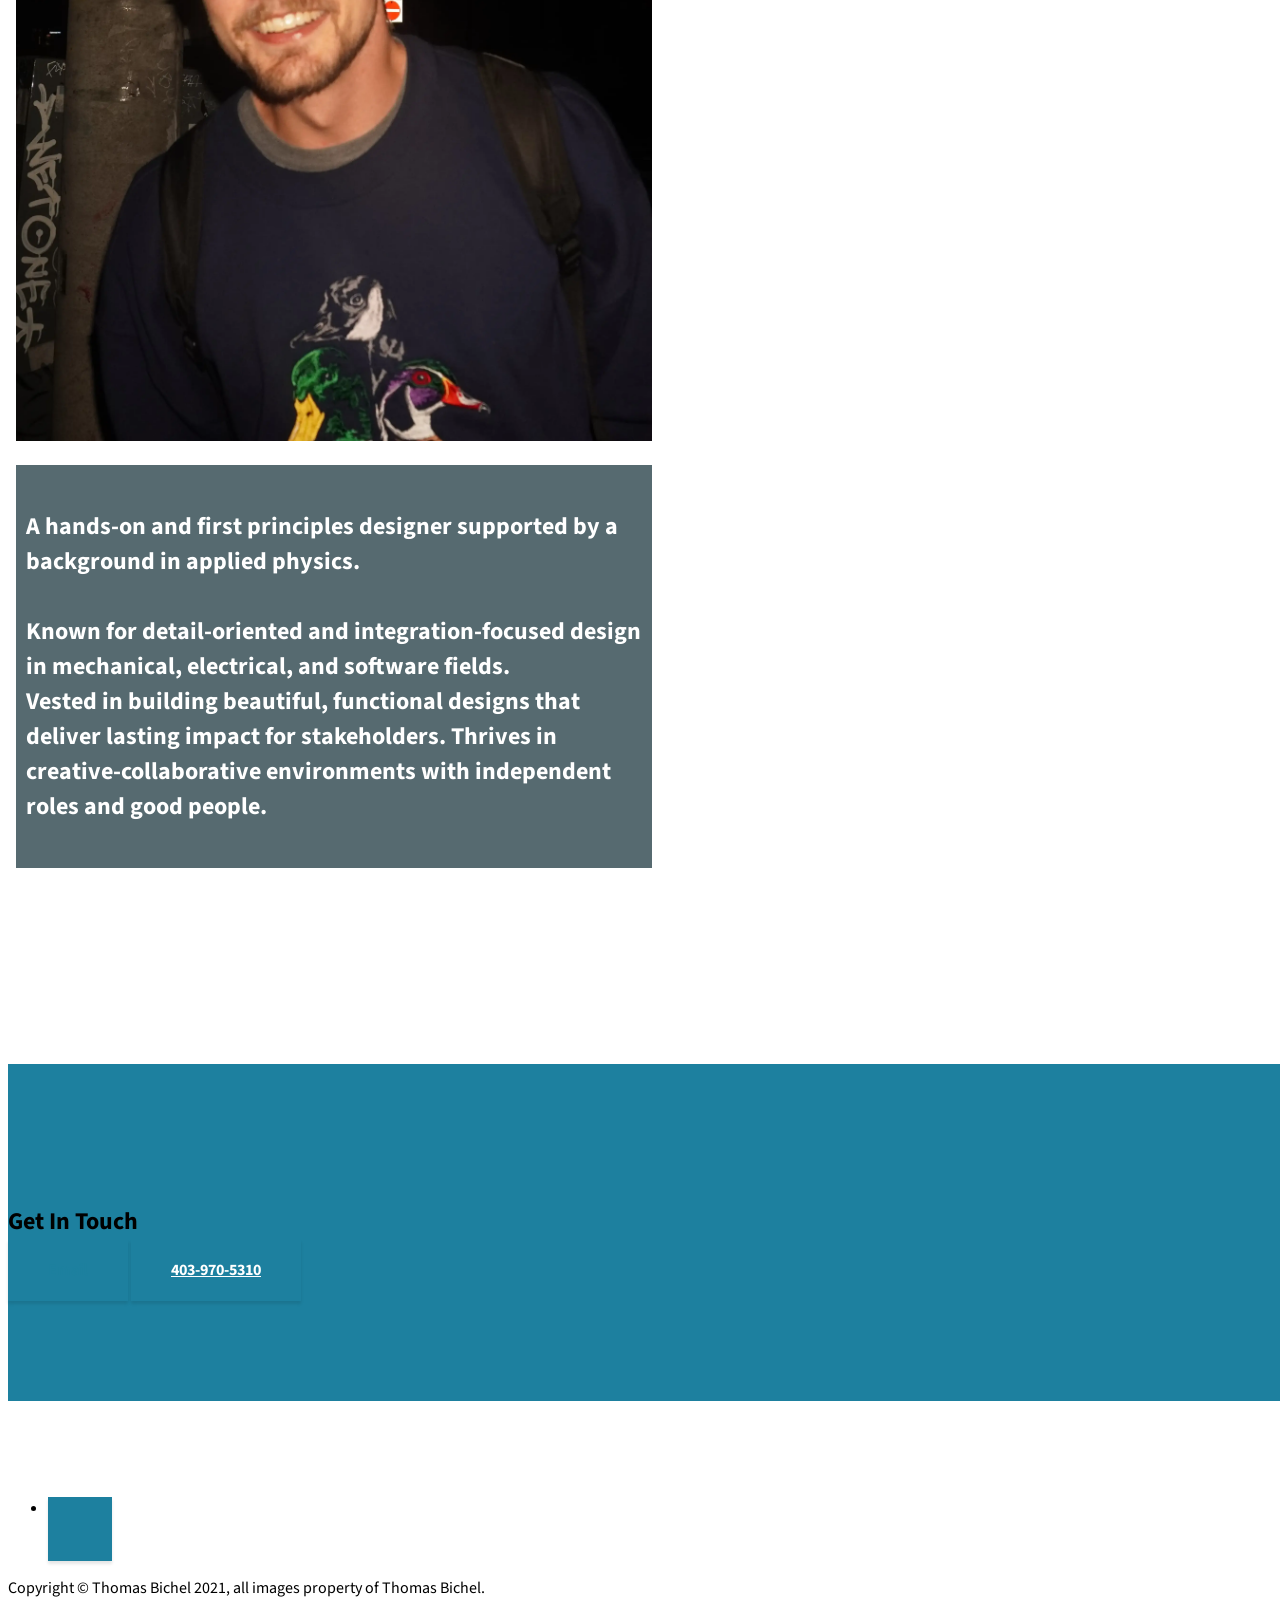
==== commit d3fb9d0f: "Final Update 2026 - to be proofread" ====
--- a/index.html
+++ b/index.html
@@ -97,7 +97,7 @@
       <div class="row">
         <div class="col-lg-10 mx-auto">
           <h2>Highlighted Projects</h2>
-          <p class="lead mb-5">The projects that deserve the most attention</p> 
+          <p class="lead mb-5">The projects that deserve the most attention (for now!)</p> 
         </div>
 	</div>
 <div class="container text-center">
@@ -175,7 +175,7 @@
           <h4>
             <strong>Mechanics</strong>
           </h4>
-          <p class="text-faded mb-0">CAD, Digital Manufacturing, Machining, Tolerancing, Constraining, CFD and Numerical PDE simulation</p>
+          <p class="text-faded mb-0">CAD, DFM, DFA, Material Selection, Digital Manufacturing, Machining, CFD and Numerical PDE simulation</p>
         </div>
         <div class="col-lg-3 col-md-6 mb-5 mb-lg-0">
           <span class="service-icon rounded-circle mx-auto mb-3">
@@ -184,7 +184,7 @@
           <h4>
             <strong>Electronics</strong>
           </h4>
-          <p class="text-faded mb-0">Altium Designer, Actuator Specification, Soldering, Prototyping, Boolean Logic</p>
+          <p class="text-faded mb-0">Altium Design, PCBA Debugging, Actuator Specification, Soldering, Prototyping, Boolean Logic</p>
         </div>
         <div class="col-lg-3 col-md-6 mb-5 mb-md-0">
           <span class="service-icon rounded-circle mx-auto mb-3">
@@ -202,7 +202,7 @@
           <h4>
             <strong>Project Management</strong>
           </h4>
-          <p class="text-faded mb-0">Budgeting, Leadership, System Integration </p>
+          <p class="text-faded mb-0"> Product Launching, Supplier Coordination, Quality Management, Budgeting, Leadership, System Integration </p>
         </div>
       </div>
     </div>
@@ -416,19 +416,26 @@
   </section>
   
    <!-- Callout -->
+
   <section class="callout" id="results">
     <div class="container">
-      <center><h2>I AM</h2></center>
+      <center><h2>THOMAS BICHEL</h2></center>
 	  <br>
 	  <br>
 		<div class="col-lg-10 mx-auto text-center">
-          <h3 class="text-outro outro-box">
-		  Thomas Bichel <br>
-			A hands on and first principles designer backed by a background in applied physics. 
-			Known for detail oriented and integration focused design in mechanical, electrical, and software fields. 
-			Vested in building beautiful, functional designs that deliver lasting impact for stakeholders. 
-			Thrives in creative-collaborative environments with independent roles and good people.
-			
+		
+		  <div class="row">
+		  <div class="column">
+		  <img src="img/headshot.webp" alt="img/headshot.jpg" >
+		  </div>
+			<div class="column">
+			<h3 class="text-outro outro-box">
+			A hands-on and first principles designer supported by a background in applied physics. 
+			<br><br>
+   Known for detail-oriented and integration-focused design in mechanical, electrical, and software fields. 
+   <br>
+   Vested in building beautiful, functional designs that deliver lasting impact for stakeholders. 
+   Thrives in creative-collaborative environments with independent roles and good people.
 		  </h3>
         </div>
 	</div>
--- a/css/stylish-portfolio.min.css
+++ b/css/stylish-portfolio.min.css
@@ -2,4 +2,4 @@
  * Start Bootstrap - Stylish Portfolio v5.0.9 (https://startbootstrap.com/theme/stylish-portfolio)
  * Copyright 2013-2020 Start Bootstrap
  * Licensed under MIT (https://github.com/StartBootstrap/startbootstrap-stylish-portfolio/blob/master/LICENSE)
- */.menu-toggle,.scroll-to-top{right:15px;text-align:center}.btn,.service-icon,footer.footer .social-link{box-shadow:0 3px 3px 0 rgba(0,0,0,.1)}body,html{width:100%;height:100%}body{font-family:'Source Sans Pro'}.btn-xl{padding:1.25rem 2.5rem}.btn-xll{padding:2.25rem 9.5rem;border-radius:30px;font-weight:bolder!important;font-size:2rem!important}.content-section{padding-top:7.5rem;padding-bottom:7.5rem}.content-section-heading h2{font-size:3rem}.content-section-heading h3{font-size:1rem;text-transform:uppercase}h1,h2,h3,h4,h5,h6{font-weight:700}.text-faded{color:rgba(255,255,255,.7)}.map{height:30rem}@media (max-width:992px){.map{height:75%}}.scroll-to-top{position:fixed;bottom:15px;display:none;width:50px;height:50px;color:#fff;background:rgba(52,58,64,.5);line-height:45px}.video-container{position:relative;padding-bottom:56.25%;padding-top:35px;height:0;overflow:hidden}.column,.row{padding:0 4px}video{width:100%;height:auto;padding-top:15px}.video-container iframe{position:absolute;top:0;left:0;width:100%;height:100%}.menu-toggle:focus,.menu-toggle:hover,.portfolio-one h3,.scroll-to-top:focus,.scroll-to-top:hover,.sidebar-nav>.sidebar-brand a{color:#fff}.menu-toggle:hover,.scroll-to-top:hover{background:#343a40}.scroll-to-top i{font-weight:800}.main{background:linear-gradient(90deg,rgba(255,255,255,.1) 0,rgba(255,255,255,.1) 100%),url("../img/bg-masthead.jpg")}.portfolio-one{background:linear-gradient(90deg,rgba(255,255,255,.1) 0,rgba(255,255,255,.1) 100%),url("../img/Portfolio1/portfolio-1-masthead.jpg")}.portfolio-eight h1,.portfolio-eleven h1,.portfolio-five h1,.portfolio-one h1,.portfolio-seven h1,.portfolio-six h1,.portfolio-two h1{font-size:4rem;margin:0;padding:0;color:#fff}.row{display:flex;flex-wrap:wrap}.column{flex:50%;max-width:50%}.column img{margin-top:8px;vertical-align:middle;width:100%}@media screen and (max-width:800px){.column{flex:50%;max-width:50%}}@media screen and (max-width:600px){.column{flex:100%;max-width:100%}}.portfolio-two{background:linear-gradient(90deg,rgba(255,255,255,.1) 0,rgba(255,255,255,.1) 100%),url("../img/Portfolio2/Header.jpg")}.portfolio-three{background:linear-gradient(90deg,rgba(255,255,255,.1) 0,rgba(255,255,255,.1) 100%),url("../img/Portfolio3/skypilot.jpg")}.portfolio-fourteen h1,.portfolio-nine h1,.portfolio-ten h1,.portfolio-three h1,.portfolio-twelve h1{font-size:4rem;margin:0;padding:0;color:#000}.portfolio-four{background:linear-gradient(90deg,rgba(255,255,255,.1) 0,rgba(255,255,255,.1) 100%),url("../img/Portfolio4/portfolio-1.jpg")}.portfolio-five{background:linear-gradient(90deg,rgba(255,255,255,.1) 0,rgba(255,255,255,.1) 100%),url("../img/Portfolio5/header.jpg")}.portfolio-six{background:linear-gradient(90deg,rgba(255,255,255,.1) 0,rgba(255,255,255,.1) 100%),url("../img/Portfolio6/header.jpg")}.portfolio-seven{background:linear-gradient(90deg,rgba(255,255,255,.1) 0,rgba(255,255,255,.1) 100%),url("../img/Portfolio7/Cover.jpg")}.portfolio-eight{background:linear-gradient(90deg,rgba(255,255,255,.1) 0,rgba(255,255,255,.1) 100%),url("../img/Portfolio8/Cover.jpg")}.portfolio-nine{background:linear-gradient(90deg,rgba(255,255,255,.1) 0,rgba(255,255,255,.1) 100%),url("../img/Portfolio9/Team letterhead.jpg")}.portfolio-ten{background:linear-gradient(90deg,rgba(255,255,255,.1) 0,rgba(255,255,255,.1) 100%),url("../img/Portfolio10/Cylinder_Header.png")}.portfolio-eleven{background:linear-gradient(90deg,rgba(255,255,255,.1) 0,rgba(255,255,255,.1) 100%),url("../img/Portfolio11/with-wood.jpg")}.portfolio-twelve{background:linear-gradient(90deg,rgba(255,255,255,.1) 0,rgba(255,255,255,.1) 100%),url("../img/Portfolio12/EM3_overview.jpg")}.portfolio-thirteen{background:linear-gradient(90deg,rgba(255,255,255,.1) 0,rgba(255,255,255,.1) 100%),url("../img/Portfolio13/Bolt_cover.jpg")}.portfolio-thirteen h1{font-size:4rem;margin:0;padding:0;color:#ecb807}.portfolio-fourteen{background:linear-gradient(90deg,rgba(255,255,255,.1) 0,rgba(255,255,255,.1) 100%),url("../img/Portfolio14/Embed_Cover.jpg")}.videoWrapper>video{width:35%;height:35%;object-fit:contain}.masthead{min-height:30rem;position:relative;display:table;width:100%;height:auto;padding-top:8rem;padding-bottom:8rem;background-position:center center!important;background-repeat:no-repeat!important;background-size:cover!important}.masthead h1{font-size:4rem;margin:0;padding:0}#sidebar-wrapper{position:fixed;z-index:2;right:0;width:250px;height:100%;transition:.4s;transform:translateX(250px);background:#1d809f;border-left:1px solid rgba(255,255,255,.1)}.sidebar-nav{position:absolute;top:0;width:250px;margin:0;padding:0;list-style:none}.sidebar-nav li.sidebar-nav-item a{display:block;text-decoration:none;color:#fff;padding:15px}.sidebar-nav li a:hover{text-decoration:none;color:#fff;background:rgba(255,255,255,.2)}.sidebar-nav li a:active,.sidebar-nav li a:focus{text-decoration:none}.sidebar-nav>.sidebar-brand{font-size:1.2rem;background:rgba(52,58,64,.1);height:80px;line-height:50px;padding-top:15px;padding-bottom:15px;padding-left:15px}.sidebar-nav>.sidebar-brand a:hover{color:#fff;background:0 0}#sidebar-wrapper.active{right:250px;width:250px;transition:.4s}.menu-toggle{position:fixed;top:15px;width:50px;height:50px;color:#fff;background:rgba(52,58,64,.5);line-height:50px;z-index:999}.service-icon,a{color:#1d809f}.service-icon{background-color:#fff;height:7rem;width:7rem;display:block;line-height:7.5rem;font-size:2.25rem}.btn-dark,.btn-secondary,.text-outro{color:#fff!important}.callout{padding:15rem 0;background:linear-gradient(90deg,rgba(255,255,255,.1) 0,rgba(255,255,255,.1) 100%) center center/cover no-repeat,url("../img/bg-callout.jpg") center center/cover no-repeat}.callout h2{font-size:3.5rem;font-weight:700;display:block;max-width:30rem}.portfolio-item{display:block;position:relative;overflow:hidden;max-width:530px;margin:auto auto 1rem}.portfolio-item .caption{display:flex;height:100%;width:100%;background-color:rgba(33,37,41,.2);position:absolute;top:0;bottom:0;z-index:1;margin:auto}.portfolio-item .caption .caption-content{color:#fff;margin:auto 2rem 2rem}.portfolio-item .caption .caption-content h2{font-size:.8rem;text-transform:uppercase}.portfolio-item .caption .caption-content p{font-weight:300;font-size:1.2rem}@media (min-width:992px){.masthead{height:100vh}.masthead h1{font-size:5.5rem}.portfolio-item{max-width:none;margin:0}.portfolio-item .caption{transition:clip-path .25s ease-out,background-color .7s,-webkit-clip-path .25s ease-out;-webkit-clip-path:inset(0px);clip-path:inset(0px)}.portfolio-item .caption .caption-content{transition:opacity .25s;margin-left:5rem;margin-right:5rem;margin-bottom:5rem}.portfolio-item img{transition:clip-path .25s ease-out;transition:clip-path .25s ease-out,-webkit-clip-path .25s ease-out;-webkit-clip-path:inset(-1px);clip-path:inset(-1px)}.portfolio-item:hover img{-webkit-clip-path:inset(2rem);clip-path:inset(2rem)}.portfolio-item:hover .caption{background-color:rgba(29,128,159,.9);-webkit-clip-path:inset(2rem);clip-path:inset(2rem)}}.map iframe{pointer-events:none;height:100%;width:100%;border:0}footer.footer{padding-top:5rem;padding-bottom:5rem}footer.footer .social-link{display:block;height:4rem;width:4rem;line-height:4.3rem;font-size:1.5rem;background-color:#1d809f;transition:background-color .15s ease-in-out}footer.footer .social-link:hover{background-color:#155d74;text-decoration:none}a:active,a:focus,a:hover{color:#155d74}.btn-cv,.btn-pj,.btn-primary,.btn-sk,.btn-tr{background-color:#1d809f!important;border-color:#1d809f!important;color:#fff!important}.btn-primary:active,.btn-primary:focus,.btn-primary:hover{background-color:#155d74!important;border-color:#155d74!important}.btn-cv:active,.btn-cv:focus,.btn-cv:hover{background:url('../img/Profession.gif') top left;background-position:center center!important;background-repeat:no-repeat!important;background-size:cover!important;border-color:#155d74!important}.btn-sk:active,.btn-sk:focus,.btn-sk:hover{background:url('../img/Skills.gif') top left;background-position:center center!important;background-repeat:no-repeat!important;background-size:cover!important;border-color:#155d74!important}.btn-pj:active,.btn-pj:focus,.btn-pj:hover{background:url('../img/buttonHover.gif') top left;background-position:center center!important;background-repeat:no-repeat!important;background-size:cover!important;border-color:#155d74!important}.btn-tr:active,.btn-tr:focus,.btn-tr:hover{background:url('../img/WhyMe.gif') top left;background-position:center center!important;background-repeat:no-repeat!important;background-size:cover!important;border-color:#155d74!important}.btn-secondary{background-color:#ecb807!important;border-color:#ecb807!important}.bg-primary,.bg-primary-pill{background-color:#1d809f!important}.btn-secondary:active,.btn-secondary:focus,.btn-secondary:hover{background-color:#ba9106!important;border-color:#ba9106!important}.btn{font-weight:700}.bg-primary-pill{border-radius:250px;width:95%;margin-left:auto;margin-right:auto}.text-primary{color:#1d809f!important}.text-secondary{color:#ecb807!important}.outro-box{background-color:#566a70;padding:10px}+ */.menu-toggle,.scroll-to-top{right:15px;text-align:center}.btn,.service-icon,footer.footer .social-link{box-shadow:0 3px 3px 0 rgba(0,0,0,.1)}body,html{width:100%;height:100%}body{font-family:'Source Sans Pro'}.btn-xl{padding:1.25rem 2.5rem}.btn-xll{padding:2.25rem 9.5rem;border-radius:30px;font-weight:bolder!important;font-size:2rem!important}.content-section{padding-top:7.5rem;padding-bottom:7.5rem}.content-section-heading h2{font-size:3rem}.content-section-heading h3{font-size:1rem;text-transform:uppercase}h1,h2,h3,h4,h5,h6{font-weight:700}.text-faded{color:rgba(255,255,255,.7)}.map{height:30rem}@media (max-width:992px){.map{height:75%}}.scroll-to-top{position:fixed;bottom:15px;display:none;width:50px;height:50px;color:#fff;background:rgba(52,58,64,.5);line-height:45px}.video-container{position:relative;padding-bottom:56.25%;padding-top:35px;height:0;overflow:hidden}.column,.row{padding:0 4px}video{width:100%;height:auto;padding-top:15px}.video-container iframe{position:absolute;top:0;left:0;width:100%;height:100%}.menu-toggle:focus,.menu-toggle:hover,.portfolio-one h3,.scroll-to-top:focus,.scroll-to-top:hover,.sidebar-nav>.sidebar-brand a{color:#fff}.menu-toggle:hover,.scroll-to-top:hover{background:#343a40}.scroll-to-top i{font-weight:800}.main{background:linear-gradient(90deg,rgba(255,255,255,.1) 0,rgba(255,255,255,.1) 100%),url("../img/bg-masthead.jpg")}.portfolio-one{background:linear-gradient(90deg,rgba(255,255,255,.1) 0,rgba(255,255,255,.1) 100%),url("../img/Portfolio1/portfolio-1-masthead.jpg")}.portfolio-eight h1,.portfolio-eleven h1,.portfolio-five h1,.portfolio-one h1,.portfolio-seven h1,.portfolio-six h1,.portfolio-two h1{font-size:4rem;margin:0;padding:0;color:#fff}.row{display:flex;flex-wrap:wrap}.column{flex:50%;max-width:50%}.column img{vertical-align:middle;width:100%}@media screen and (max-width:800px){.column{flex:50%;max-width:50%}}@media screen and (max-width:600px){.column{flex:70%;max-width:70%}}.portfolio-two{background:linear-gradient(90deg,rgba(255,255,255,.1) 0,rgba(255,255,255,.1) 100%),url("../img/Portfolio2/Header.jpg")}.portfolio-three{background:linear-gradient(90deg,rgba(255,255,255,.1) 0,rgba(255,255,255,.1) 100%),url("../img/Portfolio3/skypilot.jpg")}.portfolio-fourteen h1,.portfolio-nine h1,.portfolio-ten h1,.portfolio-three h1,.portfolio-twelve h1{font-size:4rem;margin:0;padding:0;color:#000}.portfolio-four{background:linear-gradient(90deg,rgba(255,255,255,.1) 0,rgba(255,255,255,.1) 100%),url("../img/Portfolio4/portfolio-1.jpg")}.portfolio-five{background:linear-gradient(90deg,rgba(255,255,255,.1) 0,rgba(255,255,255,.1) 100%),url("../img/Portfolio5/header.jpg")}.portfolio-six{background:linear-gradient(90deg,rgba(255,255,255,.1) 0,rgba(255,255,255,.1) 100%),url("../img/Portfolio6/header.jpg")}.portfolio-seven{background:linear-gradient(90deg,rgba(255,255,255,.1) 0,rgba(255,255,255,.1) 100%),url("../img/Portfolio7/Cover.jpg")}.portfolio-eight{background:linear-gradient(90deg,rgba(255,255,255,.1) 0,rgba(255,255,255,.1) 100%),url("../img/Portfolio8/Cover.jpg")}.portfolio-nine{background:linear-gradient(90deg,rgba(255,255,255,.1) 0,rgba(255,255,255,.1) 100%),url("../img/Portfolio9/Team letterhead.jpg")}.portfolio-ten{background:linear-gradient(90deg,rgba(255,255,255,.1) 0,rgba(255,255,255,.1) 100%),url("../img/Portfolio10/Cylinder_Header.png")}.portfolio-eleven{background:linear-gradient(90deg,rgba(255,255,255,.1) 0,rgba(255,255,255,.1) 100%),url("../img/Portfolio11/with-wood.jpg")}.portfolio-twelve{background:linear-gradient(90deg,rgba(255,255,255,.1) 0,rgba(255,255,255,.1) 100%),url("../img/Portfolio12/EM3_overview.jpg")}.portfolio-thirteen{background:linear-gradient(90deg,rgba(255,255,255,.1) 0,rgba(255,255,255,.1) 100%),url("../img/Portfolio13/CompImg/ontruck.webp")}.portfolio-thirteen h1{font-size:4rem;margin:0;padding:0;color:#ecb807}.portfolio-fourteen{background:linear-gradient(90deg,rgba(255,255,255,.1) 0,rgba(255,255,255,.1) 100%),url("../img/Portfolio14/Embed_Cover.jpg")}.videoWrapper>video{width:35%;height:35%;object-fit:contain}.masthead{min-height:30rem;position:relative;display:table;width:100%;height:auto;padding-top:8rem;padding-bottom:8rem;background-position:center center!important;background-repeat:no-repeat!important;background-size:cover!important}.masthead h1{font-size:4rem;margin:0;padding:0}#sidebar-wrapper{position:fixed;z-index:2;right:0;width:250px;height:100%;transition:.4s;transform:translateX(250px);background:#1d809f;border-left:1px solid rgba(255,255,255,.1)}.sidebar-nav{position:absolute;top:0;width:250px;margin:0;padding:0;list-style:none}.sidebar-nav li.sidebar-nav-item a{display:block;text-decoration:none;color:#fff;padding:15px}.sidebar-nav li a:hover{text-decoration:none;color:#fff;background:rgba(255,255,255,.2)}.sidebar-nav li a:active,.sidebar-nav li a:focus{text-decoration:none}.sidebar-nav>.sidebar-brand{font-size:1.2rem;background:rgba(52,58,64,.1);height:80px;line-height:50px;padding-top:15px;padding-bottom:15px;padding-left:15px}.sidebar-nav>.sidebar-brand a:hover{color:#fff;background:0 0}#sidebar-wrapper.active{right:250px;width:250px;transition:.4s}.menu-toggle{position:fixed;top:15px;width:50px;height:50px;color:#fff;background:rgba(52,58,64,.5);line-height:50px;z-index:999}.service-icon,a{color:#1d809f}.service-icon{background-color:#fff;height:7rem;width:7rem;display:block;line-height:7.5rem;font-size:2.25rem}.btn-dark,.btn-secondary,.text-outro{color:#fff!important}.callout{padding:15rem 0;background:linear-gradient(90deg,rgba(255,255,255,.1) 0,rgba(255,255,255,.1) 100%) center center/cover no-repeat,url("../img/bg-callout.jpg") center center/cover no-repeat}.callout h2{font-size:3.5rem;font-weight:700;display:block;max-width:30rem}.portfolio-item{display:block;position:relative;overflow:hidden;max-width:530px;margin:auto auto 1rem}.portfolio-item .caption{display:flex;height:100%;width:100%;background-color:rgba(33,37,41,.2);position:absolute;top:0;bottom:0;z-index:1;margin:auto}.portfolio-item .caption .caption-content{color:#fff;margin:auto 2rem 2rem}.portfolio-item .caption .caption-content h2{font-size:.8rem;text-transform:uppercase}.portfolio-item .caption .caption-content p{font-weight:300;font-size:1.2rem}@media (min-width:992px){.masthead{height:100vh}.masthead h1{font-size:5.5rem}.portfolio-item{max-width:none;margin:0}.portfolio-item .caption{transition:clip-path .25s ease-out,background-color .7s,-webkit-clip-path .25s ease-out;-webkit-clip-path:inset(0px);clip-path:inset(0px)}.portfolio-item .caption .caption-content{transition:opacity .25s;margin-left:5rem;margin-right:5rem;margin-bottom:5rem}.portfolio-item img{transition:clip-path .25s ease-out;transition:clip-path .25s ease-out,-webkit-clip-path .25s ease-out;-webkit-clip-path:inset(-1px);clip-path:inset(-1px)}.portfolio-item:hover img{-webkit-clip-path:inset(2rem);clip-path:inset(2rem)}.portfolio-item:hover .caption{background-color:rgba(29,128,159,.9);-webkit-clip-path:inset(2rem);clip-path:inset(2rem)}}.map iframe{pointer-events:none;height:100%;width:100%;border:0}footer.footer{padding-top:5rem;padding-bottom:5rem}footer.footer .social-link{display:block;height:4rem;width:4rem;line-height:4.3rem;font-size:1.5rem;background-color:#1d809f;transition:background-color .15s ease-in-out}footer.footer .social-link:hover{background-color:#155d74;text-decoration:none}a:active,a:focus,a:hover{color:#155d74}.btn-cv,.btn-pj,.btn-primary,.btn-sk,.btn-tr{background-color:#1d809f!important;border-color:#1d809f!important;color:#fff!important}.btn-primary:active,.btn-primary:focus,.btn-primary:hover{background-color:#155d74!important;border-color:#155d74!important}.btn-cv:active,.btn-cv:focus,.btn-cv:hover{background:url('../img/Profession.gif') top left;background-position:center center!important;background-repeat:no-repeat!important;background-size:cover!important;border-color:#155d74!important}.btn-sk:active,.btn-sk:focus,.btn-sk:hover{background:url('../img/Skills.gif') top left;background-position:center center!important;background-repeat:no-repeat!important;background-size:cover!important;border-color:#155d74!important}.btn-pj:active,.btn-pj:focus,.btn-pj:hover{background:url('../img/buttonHover.gif') top left;background-position:center center!important;background-repeat:no-repeat!important;background-size:cover!important;border-color:#155d74!important}.btn-tr:active,.btn-tr:focus,.btn-tr:hover{background:url('../img/WhyMe.gif') top left;background-position:center center!important;background-repeat:no-repeat!important;background-size:cover!important;border-color:#155d74!important}.btn-secondary{background-color:#ecb807!important;border-color:#ecb807!important}.bg-primary,.bg-primary-pill{background-color:#1d809f!important}.btn-secondary:active,.btn-secondary:focus,.btn-secondary:hover{background-color:#ba9106!important;border-color:#ba9106!important}.btn{font-weight:700}.bg-primary-pill{border-radius:250px;width:95%;margin-left:auto;margin-right:auto}.text-primary{color:#1d809f!important}.text-secondary{color:#ecb807!important}.outro-box{background-color:#566a70;padding:10px;height:100%;align-content:center;font-size:clamp(.75rem, 2vw, 1.5rem)}
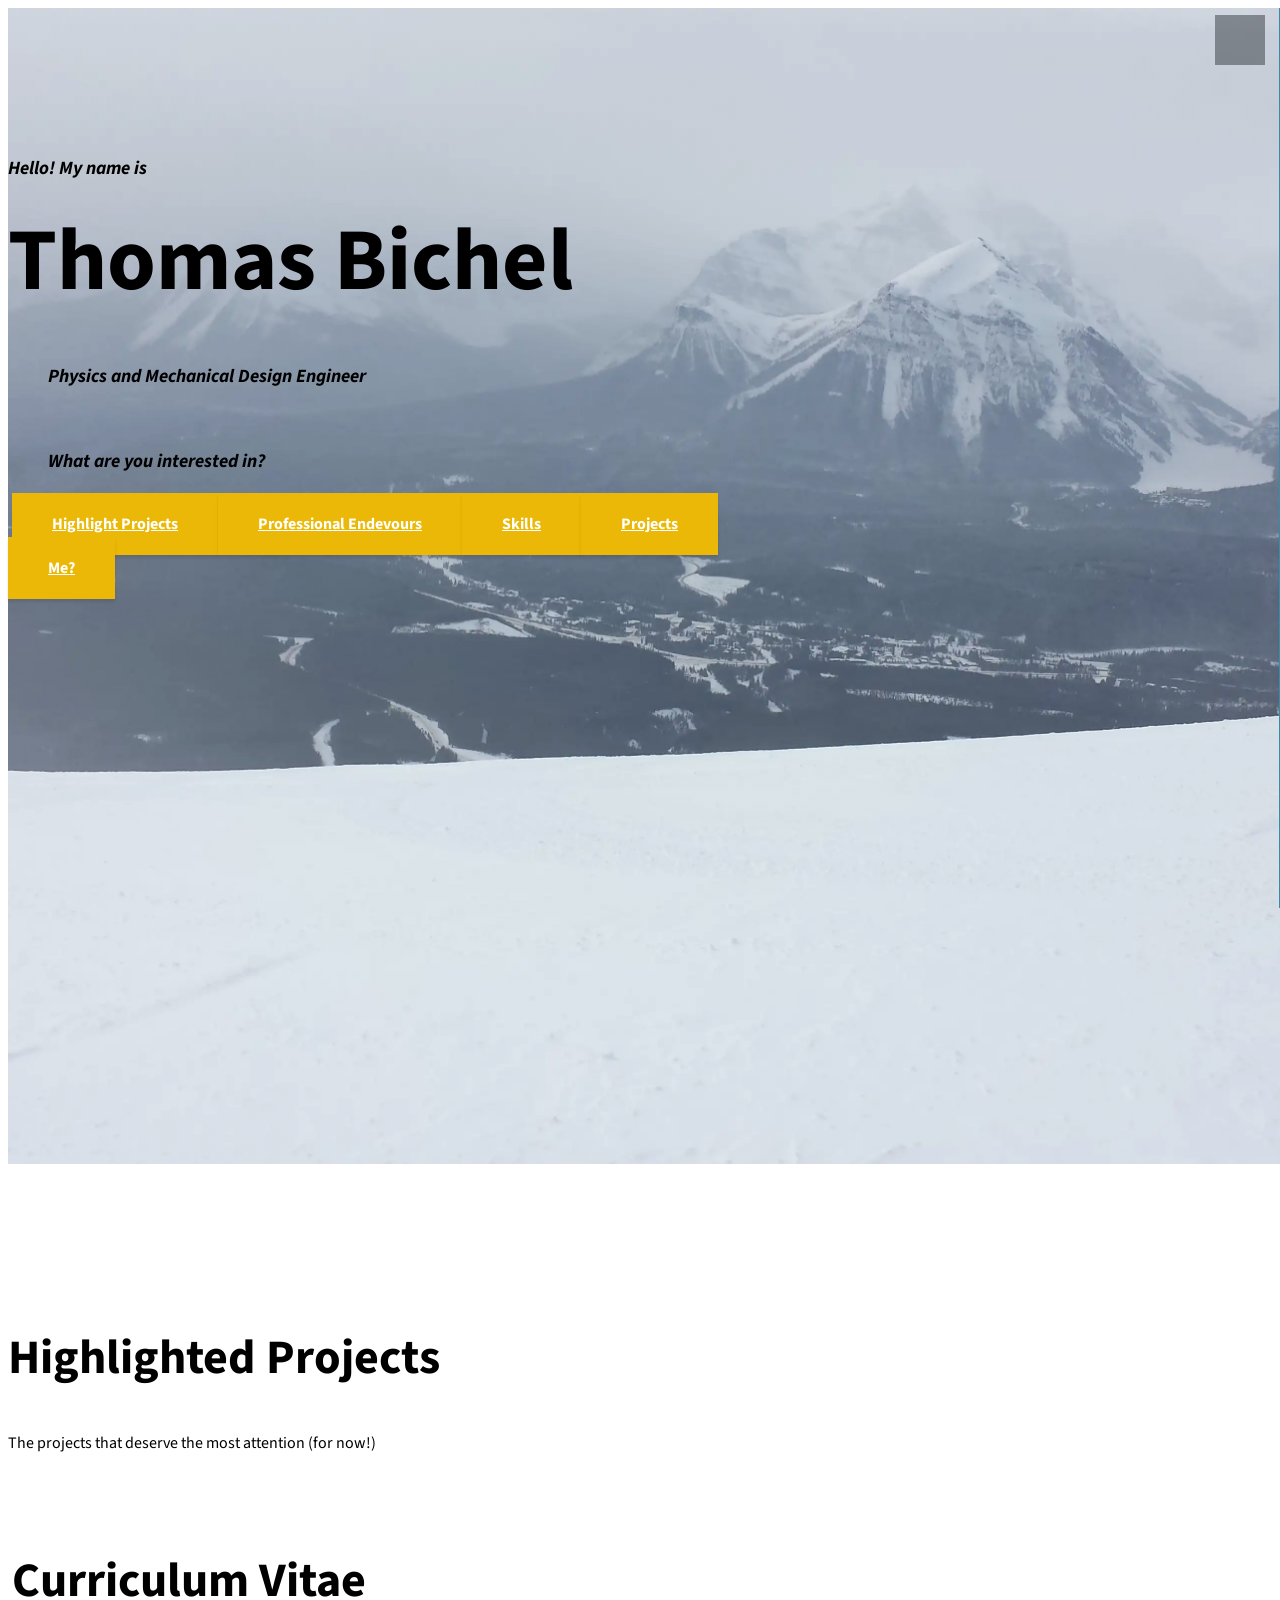
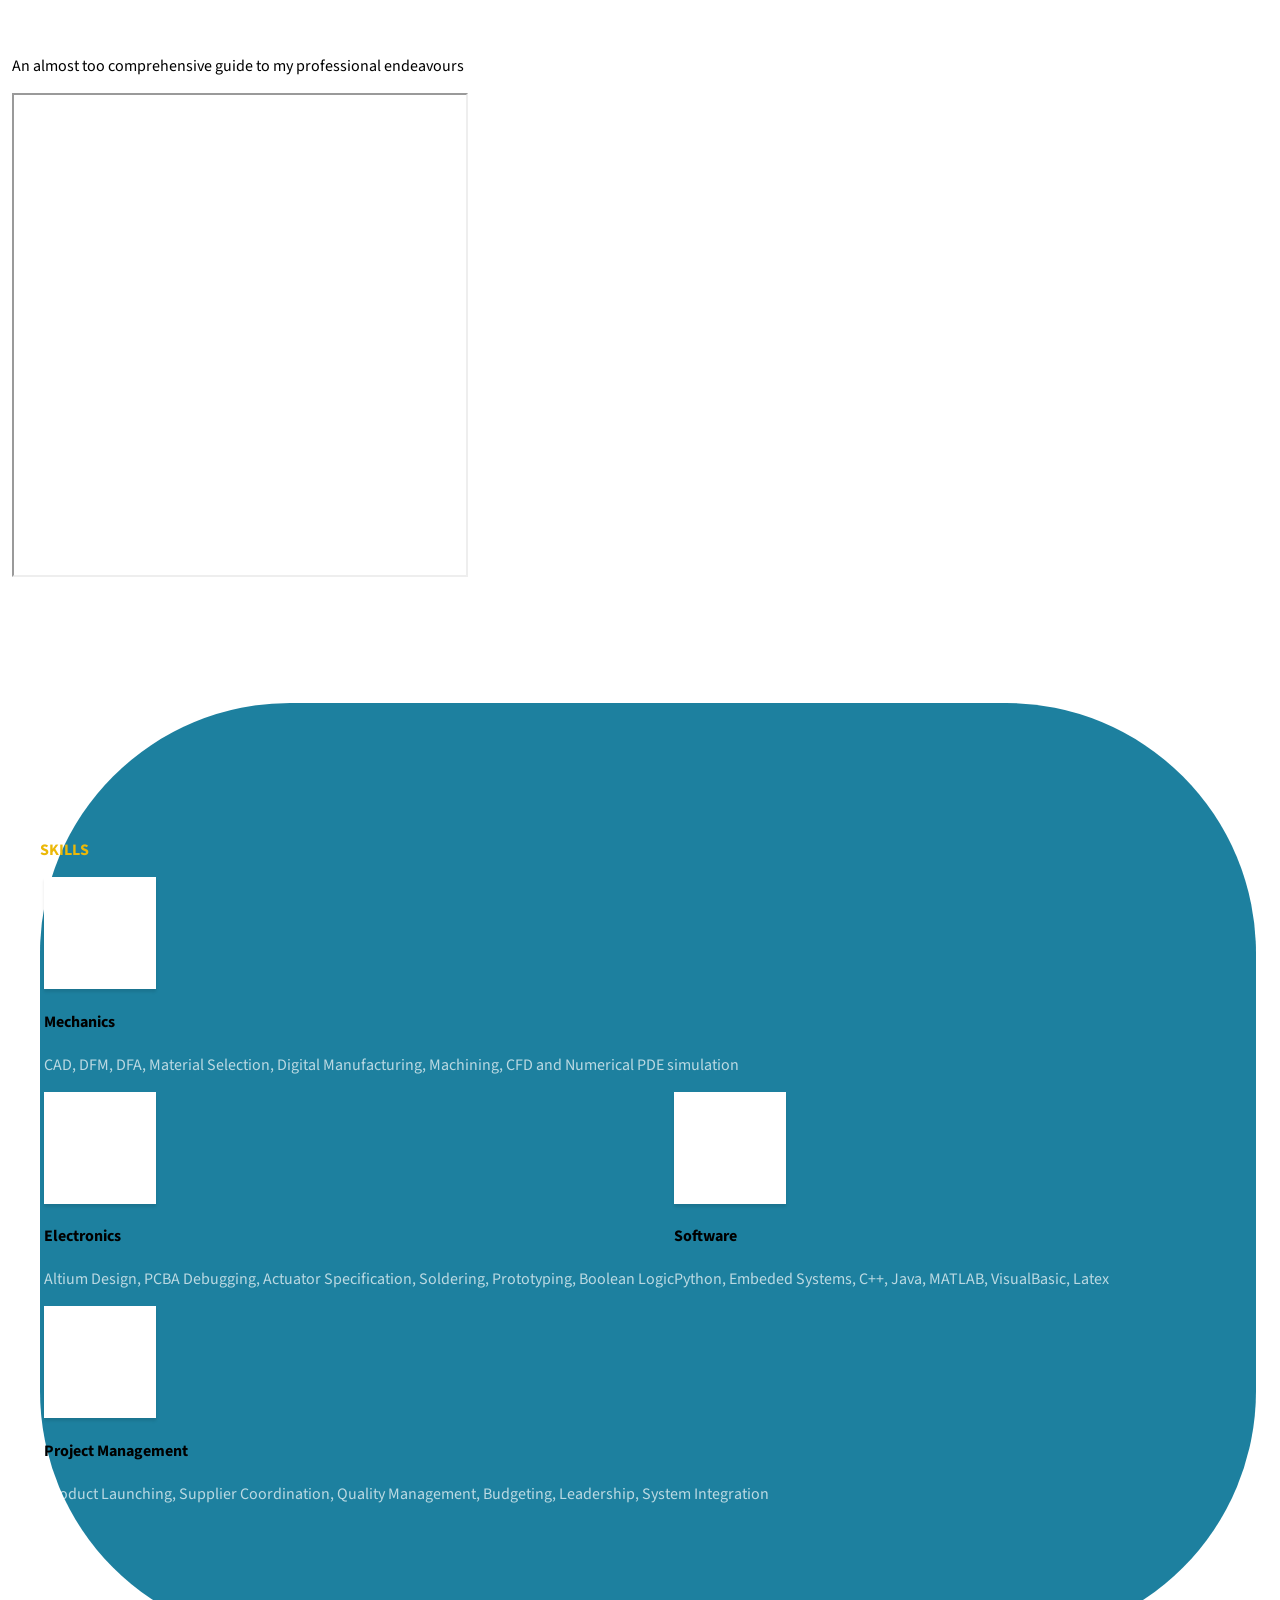
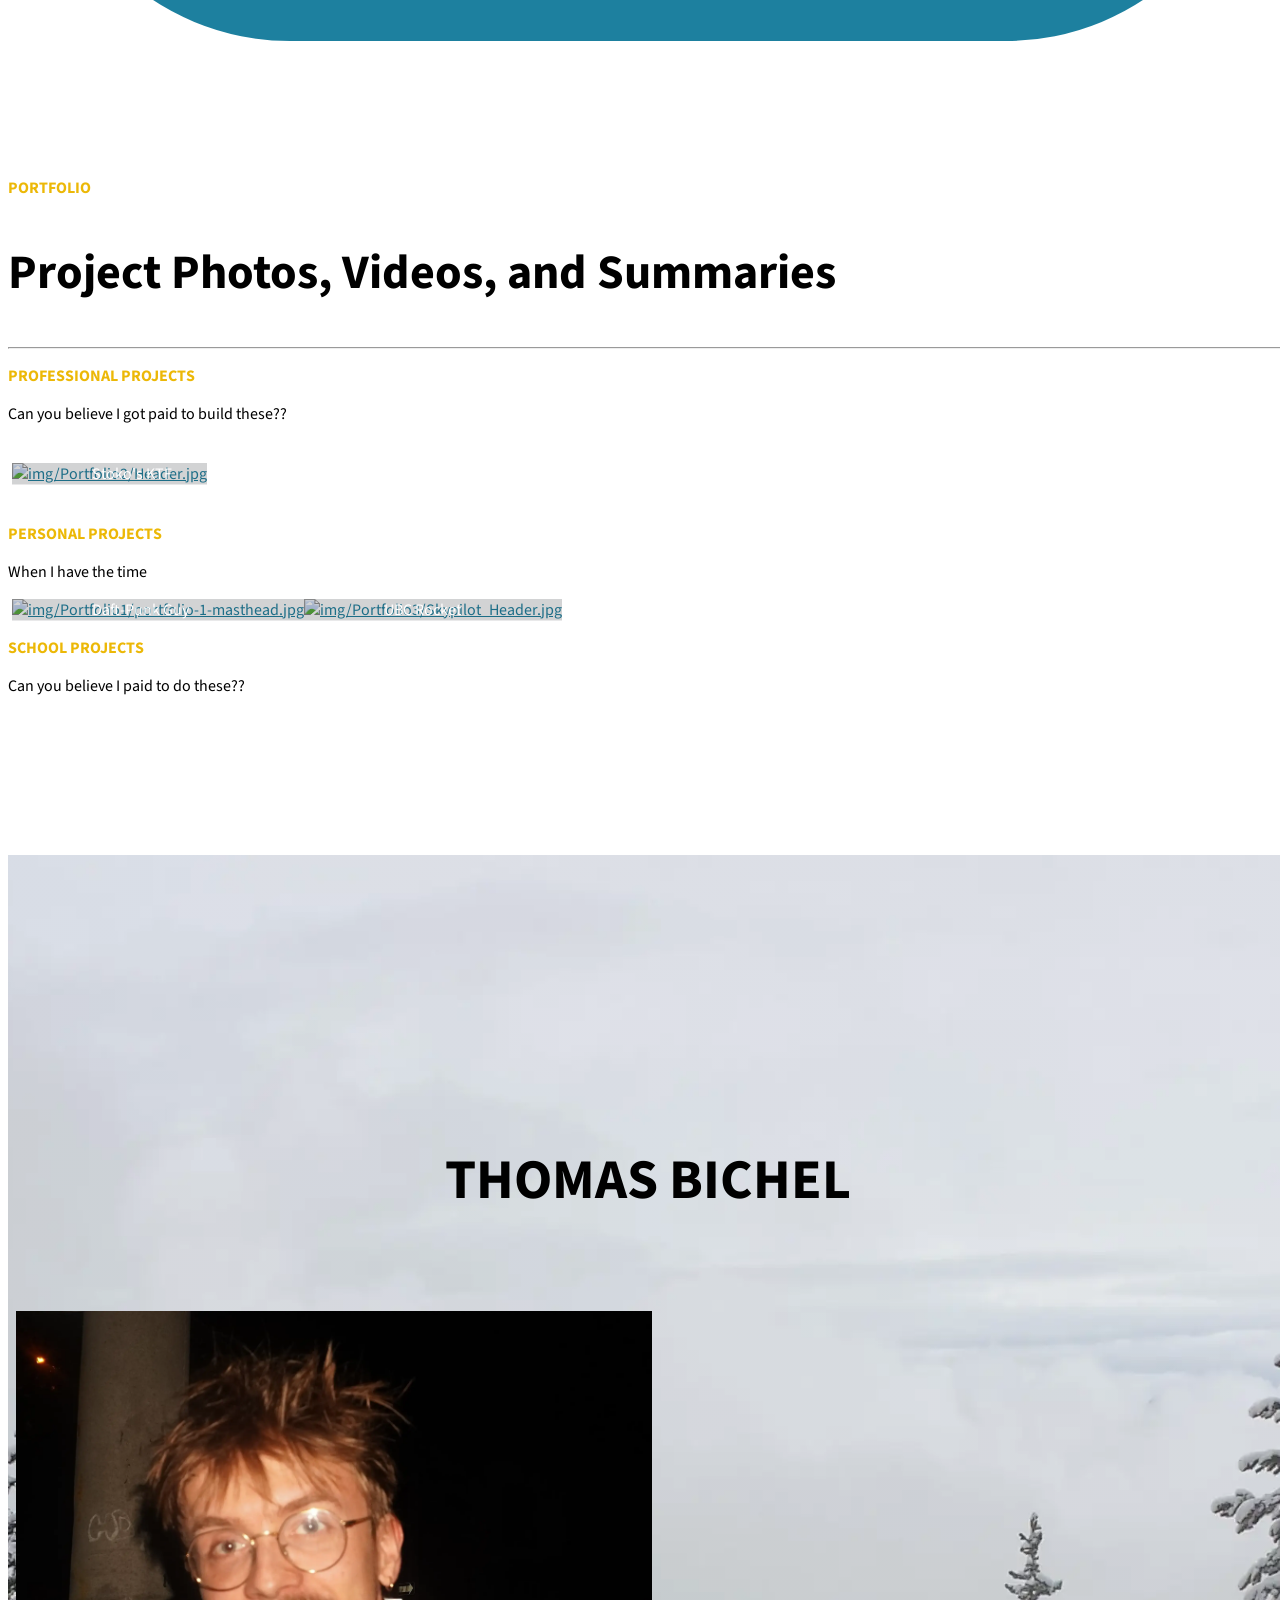
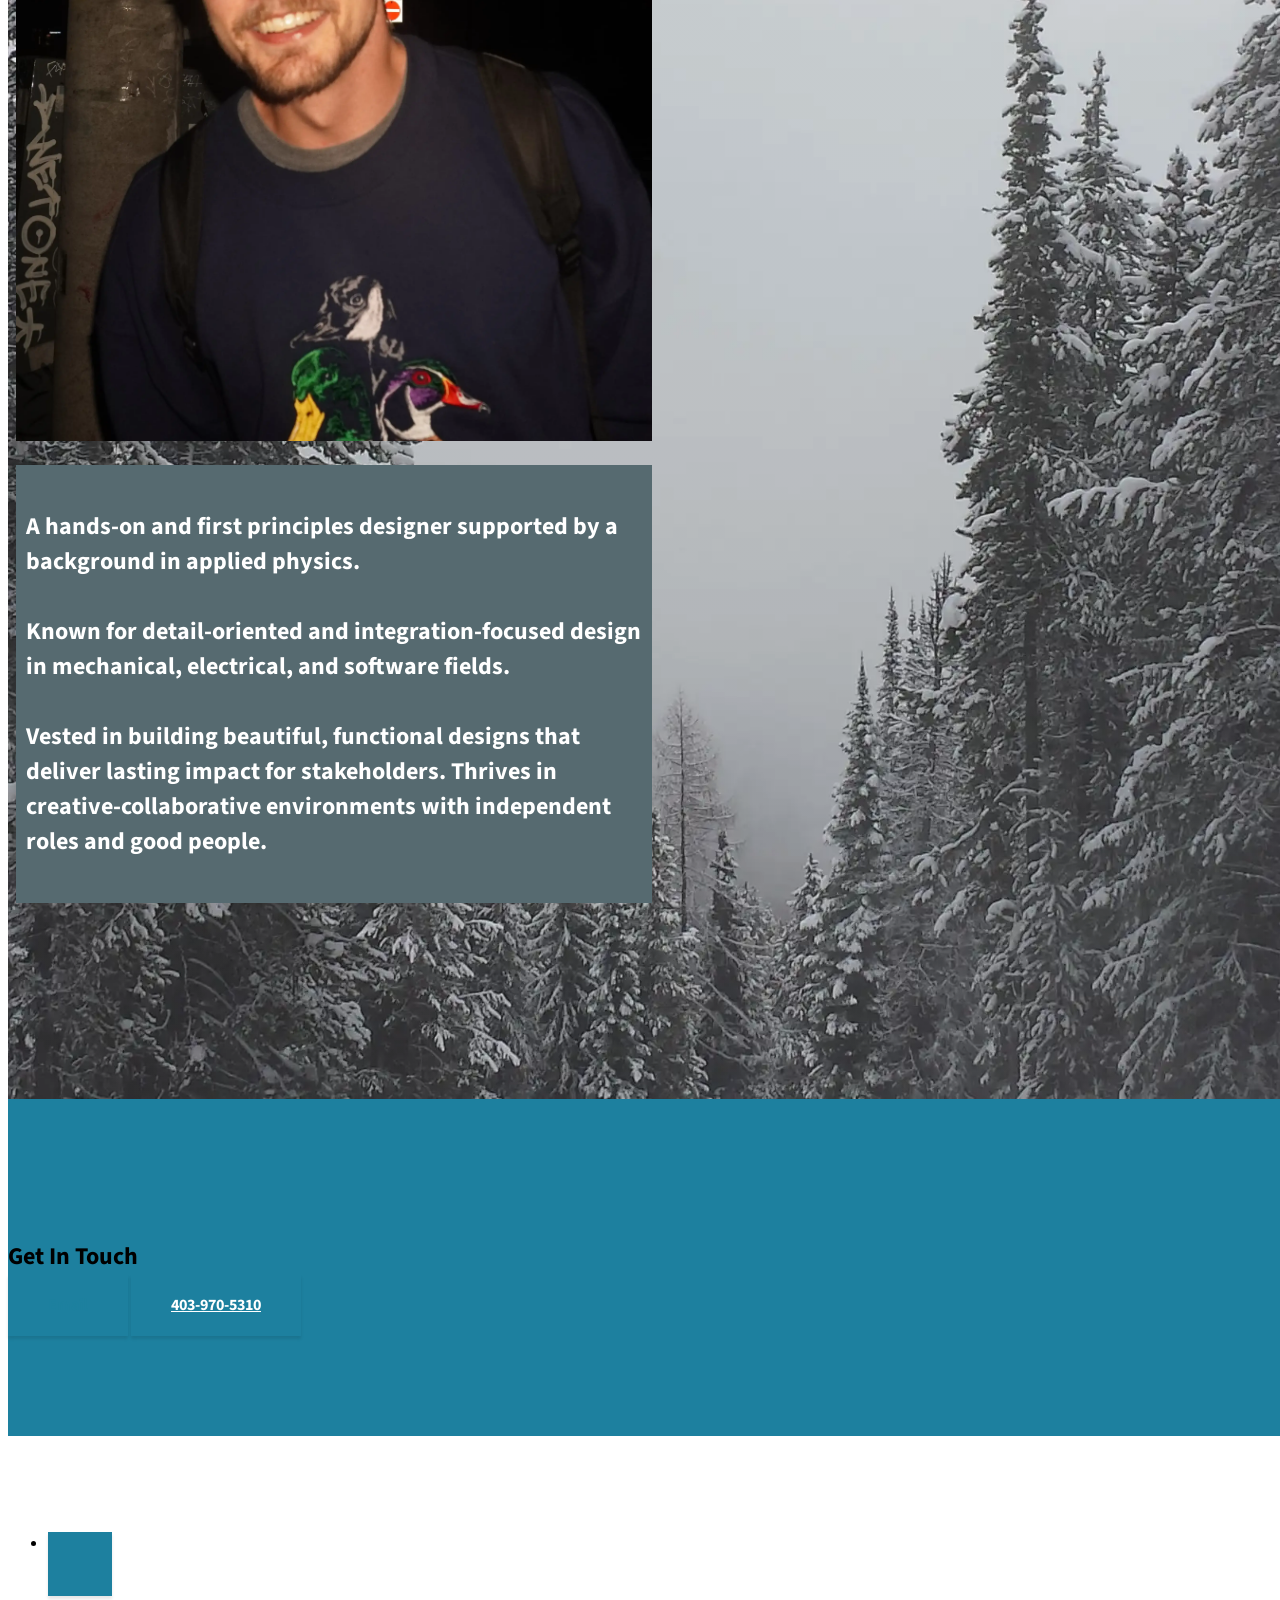
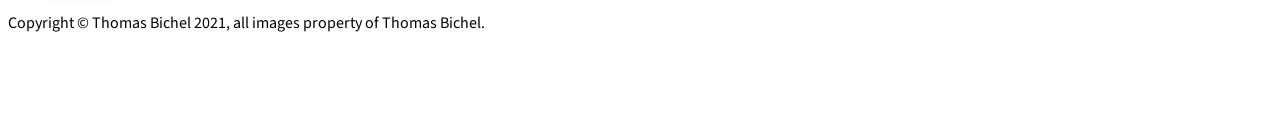
==== commit e5d96584: "Update index.html" ====
--- a/index.html
+++ b/index.html
@@ -433,7 +433,7 @@
 			A hands-on and first principles designer supported by a background in applied physics. 
 			<br><br>
    Known for detail-oriented and integration-focused design in mechanical, electrical, and software fields. 
-   <br>
+   <br><br>
    Vested in building beautiful, functional designs that deliver lasting impact for stakeholders. 
    Thrives in creative-collaborative environments with independent roles and good people.
 		  </h3>
--- a/css/stylish-portfolio.min.css
+++ b/css/stylish-portfolio.min.css
@@ -2,4 +2,4 @@
  * Start Bootstrap - Stylish Portfolio v5.0.9 (https://startbootstrap.com/theme/stylish-portfolio)
  * Copyright 2013-2020 Start Bootstrap
  * Licensed under MIT (https://github.com/StartBootstrap/startbootstrap-stylish-portfolio/blob/master/LICENSE)
- */.menu-toggle,.scroll-to-top{right:15px;text-align:center}.btn,.service-icon,footer.footer .social-link{box-shadow:0 3px 3px 0 rgba(0,0,0,.1)}body,html{width:100%;height:100%}body{font-family:'Source Sans Pro'}.btn-xl{padding:1.25rem 2.5rem}.btn-xll{padding:2.25rem 9.5rem;border-radius:30px;font-weight:bolder!important;font-size:2rem!important}.content-section{padding-top:7.5rem;padding-bottom:7.5rem}.content-section-heading h2{font-size:3rem}.content-section-heading h3{font-size:1rem;text-transform:uppercase}h1,h2,h3,h4,h5,h6{font-weight:700}.text-faded{color:rgba(255,255,255,.7)}.map{height:30rem}@media (max-width:992px){.map{height:75%}}.scroll-to-top{position:fixed;bottom:15px;display:none;width:50px;height:50px;color:#fff;background:rgba(52,58,64,.5);line-height:45px}.video-container{position:relative;padding-bottom:56.25%;padding-top:35px;height:0;overflow:hidden}.column,.row{padding:0 4px}video{width:100%;height:auto;padding-top:15px}.video-container iframe{position:absolute;top:0;left:0;width:100%;height:100%}.menu-toggle:focus,.menu-toggle:hover,.portfolio-one h3,.scroll-to-top:focus,.scroll-to-top:hover,.sidebar-nav>.sidebar-brand a{color:#fff}.menu-toggle:hover,.scroll-to-top:hover{background:#343a40}.scroll-to-top i{font-weight:800}.main{background:linear-gradient(90deg,rgba(255,255,255,.1) 0,rgba(255,255,255,.1) 100%),url("../img/bg-masthead.jpg")}.portfolio-one{background:linear-gradient(90deg,rgba(255,255,255,.1) 0,rgba(255,255,255,.1) 100%),url("../img/Portfolio1/portfolio-1-masthead.jpg")}.portfolio-eight h1,.portfolio-eleven h1,.portfolio-five h1,.portfolio-one h1,.portfolio-seven h1,.portfolio-six h1,.portfolio-two h1{font-size:4rem;margin:0;padding:0;color:#fff}.row{display:flex;flex-wrap:wrap}.column{flex:50%;max-width:50%}.column img{vertical-align:middle;width:100%}@media screen and (max-width:800px){.column{flex:50%;max-width:50%}}@media screen and (max-width:600px){.column{flex:70%;max-width:70%}}.portfolio-two{background:linear-gradient(90deg,rgba(255,255,255,.1) 0,rgba(255,255,255,.1) 100%),url("../img/Portfolio2/Header.jpg")}.portfolio-three{background:linear-gradient(90deg,rgba(255,255,255,.1) 0,rgba(255,255,255,.1) 100%),url("../img/Portfolio3/skypilot.jpg")}.portfolio-fourteen h1,.portfolio-nine h1,.portfolio-ten h1,.portfolio-three h1,.portfolio-twelve h1{font-size:4rem;margin:0;padding:0;color:#000}.portfolio-four{background:linear-gradient(90deg,rgba(255,255,255,.1) 0,rgba(255,255,255,.1) 100%),url("../img/Portfolio4/portfolio-1.jpg")}.portfolio-five{background:linear-gradient(90deg,rgba(255,255,255,.1) 0,rgba(255,255,255,.1) 100%),url("../img/Portfolio5/header.jpg")}.portfolio-six{background:linear-gradient(90deg,rgba(255,255,255,.1) 0,rgba(255,255,255,.1) 100%),url("../img/Portfolio6/header.jpg")}.portfolio-seven{background:linear-gradient(90deg,rgba(255,255,255,.1) 0,rgba(255,255,255,.1) 100%),url("../img/Portfolio7/Cover.jpg")}.portfolio-eight{background:linear-gradient(90deg,rgba(255,255,255,.1) 0,rgba(255,255,255,.1) 100%),url("../img/Portfolio8/Cover.jpg")}.portfolio-nine{background:linear-gradient(90deg,rgba(255,255,255,.1) 0,rgba(255,255,255,.1) 100%),url("../img/Portfolio9/Team letterhead.jpg")}.portfolio-ten{background:linear-gradient(90deg,rgba(255,255,255,.1) 0,rgba(255,255,255,.1) 100%),url("../img/Portfolio10/Cylinder_Header.png")}.portfolio-eleven{background:linear-gradient(90deg,rgba(255,255,255,.1) 0,rgba(255,255,255,.1) 100%),url("../img/Portfolio11/with-wood.jpg")}.portfolio-twelve{background:linear-gradient(90deg,rgba(255,255,255,.1) 0,rgba(255,255,255,.1) 100%),url("../img/Portfolio12/EM3_overview.jpg")}.portfolio-thirteen{background:linear-gradient(90deg,rgba(255,255,255,.1) 0,rgba(255,255,255,.1) 100%),url("../img/Portfolio13/CompImg/ontruck.webp")}.portfolio-thirteen h1{font-size:4rem;margin:0;padding:0;color:#ecb807}.portfolio-fourteen{background:linear-gradient(90deg,rgba(255,255,255,.1) 0,rgba(255,255,255,.1) 100%),url("../img/Portfolio14/Embed_Cover.jpg")}.videoWrapper>video{width:35%;height:35%;object-fit:contain}.masthead{min-height:30rem;position:relative;display:table;width:100%;height:auto;padding-top:8rem;padding-bottom:8rem;background-position:center center!important;background-repeat:no-repeat!important;background-size:cover!important}.masthead h1{font-size:4rem;margin:0;padding:0}#sidebar-wrapper{position:fixed;z-index:2;right:0;width:250px;height:100%;transition:.4s;transform:translateX(250px);background:#1d809f;border-left:1px solid rgba(255,255,255,.1)}.sidebar-nav{position:absolute;top:0;width:250px;margin:0;padding:0;list-style:none}.sidebar-nav li.sidebar-nav-item a{display:block;text-decoration:none;color:#fff;padding:15px}.sidebar-nav li a:hover{text-decoration:none;color:#fff;background:rgba(255,255,255,.2)}.sidebar-nav li a:active,.sidebar-nav li a:focus{text-decoration:none}.sidebar-nav>.sidebar-brand{font-size:1.2rem;background:rgba(52,58,64,.1);height:80px;line-height:50px;padding-top:15px;padding-bottom:15px;padding-left:15px}.sidebar-nav>.sidebar-brand a:hover{color:#fff;background:0 0}#sidebar-wrapper.active{right:250px;width:250px;transition:.4s}.menu-toggle{position:fixed;top:15px;width:50px;height:50px;color:#fff;background:rgba(52,58,64,.5);line-height:50px;z-index:999}.service-icon,a{color:#1d809f}.service-icon{background-color:#fff;height:7rem;width:7rem;display:block;line-height:7.5rem;font-size:2.25rem}.btn-dark,.btn-secondary,.text-outro{color:#fff!important}.callout{padding:15rem 0;background:linear-gradient(90deg,rgba(255,255,255,.1) 0,rgba(255,255,255,.1) 100%) center center/cover no-repeat,url("../img/bg-callout.jpg") center center/cover no-repeat}.callout h2{font-size:3.5rem;font-weight:700;display:block;max-width:30rem}.portfolio-item{display:block;position:relative;overflow:hidden;max-width:530px;margin:auto auto 1rem}.portfolio-item .caption{display:flex;height:100%;width:100%;background-color:rgba(33,37,41,.2);position:absolute;top:0;bottom:0;z-index:1;margin:auto}.portfolio-item .caption .caption-content{color:#fff;margin:auto 2rem 2rem}.portfolio-item .caption .caption-content h2{font-size:.8rem;text-transform:uppercase}.portfolio-item .caption .caption-content p{font-weight:300;font-size:1.2rem}@media (min-width:992px){.masthead{height:100vh}.masthead h1{font-size:5.5rem}.portfolio-item{max-width:none;margin:0}.portfolio-item .caption{transition:clip-path .25s ease-out,background-color .7s,-webkit-clip-path .25s ease-out;-webkit-clip-path:inset(0px);clip-path:inset(0px)}.portfolio-item .caption .caption-content{transition:opacity .25s;margin-left:5rem;margin-right:5rem;margin-bottom:5rem}.portfolio-item img{transition:clip-path .25s ease-out;transition:clip-path .25s ease-out,-webkit-clip-path .25s ease-out;-webkit-clip-path:inset(-1px);clip-path:inset(-1px)}.portfolio-item:hover img{-webkit-clip-path:inset(2rem);clip-path:inset(2rem)}.portfolio-item:hover .caption{background-color:rgba(29,128,159,.9);-webkit-clip-path:inset(2rem);clip-path:inset(2rem)}}.map iframe{pointer-events:none;height:100%;width:100%;border:0}footer.footer{padding-top:5rem;padding-bottom:5rem}footer.footer .social-link{display:block;height:4rem;width:4rem;line-height:4.3rem;font-size:1.5rem;background-color:#1d809f;transition:background-color .15s ease-in-out}footer.footer .social-link:hover{background-color:#155d74;text-decoration:none}a:active,a:focus,a:hover{color:#155d74}.btn-cv,.btn-pj,.btn-primary,.btn-sk,.btn-tr{background-color:#1d809f!important;border-color:#1d809f!important;color:#fff!important}.btn-primary:active,.btn-primary:focus,.btn-primary:hover{background-color:#155d74!important;border-color:#155d74!important}.btn-cv:active,.btn-cv:focus,.btn-cv:hover{background:url('../img/Profession.gif') top left;background-position:center center!important;background-repeat:no-repeat!important;background-size:cover!important;border-color:#155d74!important}.btn-sk:active,.btn-sk:focus,.btn-sk:hover{background:url('../img/Skills.gif') top left;background-position:center center!important;background-repeat:no-repeat!important;background-size:cover!important;border-color:#155d74!important}.btn-pj:active,.btn-pj:focus,.btn-pj:hover{background:url('../img/buttonHover.gif') top left;background-position:center center!important;background-repeat:no-repeat!important;background-size:cover!important;border-color:#155d74!important}.btn-tr:active,.btn-tr:focus,.btn-tr:hover{background:url('../img/WhyMe.gif') top left;background-position:center center!important;background-repeat:no-repeat!important;background-size:cover!important;border-color:#155d74!important}.btn-secondary{background-color:#ecb807!important;border-color:#ecb807!important}.bg-primary,.bg-primary-pill{background-color:#1d809f!important}.btn-secondary:active,.btn-secondary:focus,.btn-secondary:hover{background-color:#ba9106!important;border-color:#ba9106!important}.btn{font-weight:700}.bg-primary-pill{border-radius:250px;width:95%;margin-left:auto;margin-right:auto}.text-primary{color:#1d809f!important}.text-secondary{color:#ecb807!important}.outro-box{background-color:#566a70;padding:10px;height:100%;align-content:center;font-size:clamp(.75rem, 2vw, 1.5rem)}+ */.menu-toggle,.scroll-to-top{right:15px;text-align:center}.btn,.service-icon,footer.footer .social-link{box-shadow:0 3px 3px 0 rgba(0,0,0,.1)}body,html{width:100%;height:100%}body{font-family:'Source Sans Pro'}.btn-xl{padding:1.25rem 2.5rem}.btn-xll{padding:2.25rem 9.5rem;border-radius:30px;font-weight:bolder!important;font-size:2rem!important}.content-section{padding-top:7.5rem;padding-bottom:7.5rem}.content-section-heading h2{font-size:3rem}.content-section-heading h3{font-size:1rem;text-transform:uppercase}h1,h2,h3,h4,h5,h6{font-weight:700}.text-faded{color:rgba(255,255,255,.7)}.map{height:30rem}@media (max-width:992px){.map{height:75%}}.scroll-to-top{position:fixed;bottom:15px;display:none;width:50px;height:50px;color:#fff;background:rgba(52,58,64,.5);line-height:45px}.video-container{position:relative;padding-bottom:56.25%;padding-top:35px;height:0;overflow:hidden}.column,.row{padding:0 4px}video{width:100%;height:auto;padding-top:15px}.video-container iframe{position:absolute;top:0;left:0;width:100%;height:100%}.menu-toggle:focus,.menu-toggle:hover,.portfolio-one h3,.scroll-to-top:focus,.scroll-to-top:hover,.sidebar-nav>.sidebar-brand a{color:#fff}.menu-toggle:hover,.scroll-to-top:hover{background:#343a40}.scroll-to-top i{font-weight:800}.main{background:linear-gradient(90deg,rgba(255,255,255,.1) 0,rgba(255,255,255,.1) 100%),url("../img/bg-masthead.webp")}.portfolio-one{background:linear-gradient(90deg,rgba(255,255,255,.1) 0,rgba(255,255,255,.1) 100%),url("../img/Portfolio1/portfolio-1-masthead.webp")}.portfolio-eight h1,.portfolio-eleven h1,.portfolio-five h1,.portfolio-one h1,.portfolio-seven h1,.portfolio-six h1,.portfolio-two h1{font-size:4rem;margin:0;padding:0;color:#fff}.row{display:flex;flex-wrap:wrap}.column{flex:50%;max-width:50%}.column img{vertical-align:middle;width:100%}@media screen and (max-width:800px){.column{flex:50%;max-width:50%}}@media screen and (max-width:600px){.column{flex:70%;max-width:70%}}.portfolio-two{background:linear-gradient(90deg,rgba(255,255,255,.1) 0,rgba(255,255,255,.1) 100%),url("../img/Portfolio2/CompImg/Header.webp")}.portfolio-three{background:linear-gradient(90deg,rgba(255,255,255,.1) 0,rgba(255,255,255,.1) 100%),url("../img/Portfolio3/CompImg/skypilot.webp")}.portfolio-fourteen h1,.portfolio-nine h1,.portfolio-ten h1,.portfolio-three h1,.portfolio-twelve h1{font-size:4rem;margin:0;padding:0;color:#000}.portfolio-four{background:linear-gradient(90deg,rgba(255,255,255,.1) 0,rgba(255,255,255,.1) 100%),url("../img/Portfolio4/CompImg/portfolio-1.webp")}.portfolio-five{background:linear-gradient(90deg,rgba(255,255,255,.1) 0,rgba(255,255,255,.1) 100%),url("../img/Portfolio5/CompImg/header.webp")}.portfolio-six{background:linear-gradient(90deg,rgba(255,255,255,.1) 0,rgba(255,255,255,.1) 100%),url("../img/Portfolio6/CompImg/header.webp")}.portfolio-seven{background:linear-gradient(90deg,rgba(255,255,255,.1) 0,rgba(255,255,255,.1) 100%),url("../img/Portfolio7/CompImg/Cover.webp")}.portfolio-eight{background:linear-gradient(90deg,rgba(255,255,255,.1) 0,rgba(255,255,255,.1) 100%),url("../img/Portfolio8/CompImg/Cover.webp")}.portfolio-nine{background:linear-gradient(90deg,rgba(255,255,255,.1) 0,rgba(255,255,255,.1) 100%),url("../img/Portfolio9/CompImg/Team letterhead.webp")}.portfolio-ten{background:linear-gradient(90deg,rgba(255,255,255,.1) 0,rgba(255,255,255,.1) 100%),url("../img/Portfolio10/CompImg/Cylinder_Header.webp")}.portfolio-eleven{background:linear-gradient(90deg,rgba(255,255,255,.1) 0,rgba(255,255,255,.1) 100%),url("../img/Portfolio11/CompImg/with-wood.webp")}.portfolio-twelve{background:linear-gradient(90deg,rgba(255,255,255,.1) 0,rgba(255,255,255,.1) 100%),url("../img/Portfolio12/CompImg/EM3_overview.webp")}.portfolio-thirteen{background:linear-gradient(90deg,rgba(255,255,255,.1) 0,rgba(255,255,255,.1) 100%),url("../img/Portfolio13/CompImg/ontruck.webp")}.portfolio-thirteen h1{font-size:4rem;margin:0;padding:0;color:#ecb807}.portfolio-fourteen{background:linear-gradient(90deg,rgba(255,255,255,.1) 0,rgba(255,255,255,.1) 100%),url("../img/Portfolio14/CompImg/Embed_Cover.webp")}.videoWrapper>video{width:35%;height:35%;object-fit:contain}.masthead{min-height:30rem;position:relative;display:table;width:100%;height:auto;padding-top:8rem;padding-bottom:8rem;background-position:center center!important;background-repeat:no-repeat!important;background-size:cover!important}.masthead h1{font-size:4rem;margin:0;padding:0}#sidebar-wrapper{position:fixed;z-index:2;right:0;width:250px;height:100%;transition:.4s;transform:translateX(250px);background:#1d809f;border-left:1px solid rgba(255,255,255,.1)}.sidebar-nav{position:absolute;top:0;width:250px;margin:0;padding:0;list-style:none}.sidebar-nav li.sidebar-nav-item a{display:block;text-decoration:none;color:#fff;padding:15px}.sidebar-nav li a:hover{text-decoration:none;color:#fff;background:rgba(255,255,255,.2)}.sidebar-nav li a:active,.sidebar-nav li a:focus{text-decoration:none}.sidebar-nav>.sidebar-brand{font-size:1.2rem;background:rgba(52,58,64,.1);height:80px;line-height:50px;padding-top:15px;padding-bottom:15px;padding-left:15px}.sidebar-nav>.sidebar-brand a:hover{color:#fff;background:0 0}#sidebar-wrapper.active{right:250px;width:250px;transition:.4s}.menu-toggle{position:fixed;top:15px;width:50px;height:50px;color:#fff;background:rgba(52,58,64,.5);line-height:50px;z-index:999}.service-icon,a{color:#1d809f}.service-icon{background-color:#fff;height:7rem;width:7rem;display:block;line-height:7.5rem;font-size:2.25rem}.btn-dark,.btn-secondary,.text-outro{color:#fff!important}.callout{padding:15rem 0;background:linear-gradient(90deg,rgba(255,255,255,.1) 0,rgba(255,255,255,.1) 100%) center center/cover no-repeat,url("../img/bg-callout.webp") center center/cover no-repeat}.callout h2{font-size:3.5rem;font-weight:700;display:block;max-width:30rem}.portfolio-item{display:block;position:relative;overflow:hidden;max-width:530px;margin:auto auto 1rem}.portfolio-item .caption{display:flex;height:100%;width:100%;background-color:rgba(33,37,41,.2);position:absolute;top:0;bottom:0;z-index:1;margin:auto}.portfolio-item .caption .caption-content{color:#fff;margin:auto 2rem 2rem}.portfolio-item .caption .caption-content h2{font-size:.8rem;text-transform:uppercase}.portfolio-item .caption .caption-content p{font-weight:300;font-size:1.2rem}@media (min-width:992px){.masthead{height:100vh}.masthead h1{font-size:5.5rem}.portfolio-item{max-width:none;margin:0}.portfolio-item .caption{transition:clip-path .25s ease-out,background-color .7s,-webkit-clip-path .25s ease-out;-webkit-clip-path:inset(0px);clip-path:inset(0px)}.portfolio-item .caption .caption-content{transition:opacity .25s;margin-left:5rem;margin-right:5rem;margin-bottom:5rem}.portfolio-item img{transition:clip-path .25s ease-out;transition:clip-path .25s ease-out,-webkit-clip-path .25s ease-out;-webkit-clip-path:inset(-1px);clip-path:inset(-1px)}.portfolio-item:hover img{-webkit-clip-path:inset(2rem);clip-path:inset(2rem)}.portfolio-item:hover .caption{background-color:rgba(29,128,159,.9);-webkit-clip-path:inset(2rem);clip-path:inset(2rem)}}.map iframe{pointer-events:none;height:100%;width:100%;border:0}footer.footer{padding-top:5rem;padding-bottom:5rem}footer.footer .social-link{display:block;height:4rem;width:4rem;line-height:4.3rem;font-size:1.5rem;background-color:#1d809f;transition:background-color .15s ease-in-out}footer.footer .social-link:hover{background-color:#155d74;text-decoration:none}a:active,a:focus,a:hover{color:#155d74}.btn-cv,.btn-pj,.btn-primary,.btn-sk,.btn-tr{background-color:#1d809f!important;border-color:#1d809f!important;color:#fff!important}.btn-primary:active,.btn-primary:focus,.btn-primary:hover{background-color:#155d74!important;border-color:#155d74!important}.btn-cv:active,.btn-cv:focus,.btn-cv:hover{background:url('../img/Profession.gif') top left;background-position:center center!important;background-repeat:no-repeat!important;background-size:cover!important;border-color:#155d74!important}.btn-sk:active,.btn-sk:focus,.btn-sk:hover{background:url('../img/Skills.gif') top left;background-position:center center!important;background-repeat:no-repeat!important;background-size:cover!important;border-color:#155d74!important}.btn-pj:active,.btn-pj:focus,.btn-pj:hover{background:url('../img/buttonHover.gif') top left;background-position:center center!important;background-repeat:no-repeat!important;background-size:cover!important;border-color:#155d74!important}.btn-tr:active,.btn-tr:focus,.btn-tr:hover{background:url('../img/WhyMe.gif') top left;background-position:center center!important;background-repeat:no-repeat!important;background-size:cover!important;border-color:#155d74!important}.btn-secondary{background-color:#ecb807!important;border-color:#ecb807!important}.bg-primary,.bg-primary-pill{background-color:#1d809f!important}.btn-secondary:active,.btn-secondary:focus,.btn-secondary:hover{background-color:#ba9106!important;border-color:#ba9106!important}.btn{font-weight:700}.bg-primary-pill{border-radius:250px;width:95%;margin-left:auto;margin-right:auto}.text-primary{color:#1d809f!important}.text-secondary{color:#ecb807!important}.outro-box{background-color:#566a70;padding:10px;height:100%;align-content:center;font-size:clamp(.75rem, 2vw, 1.5rem)}
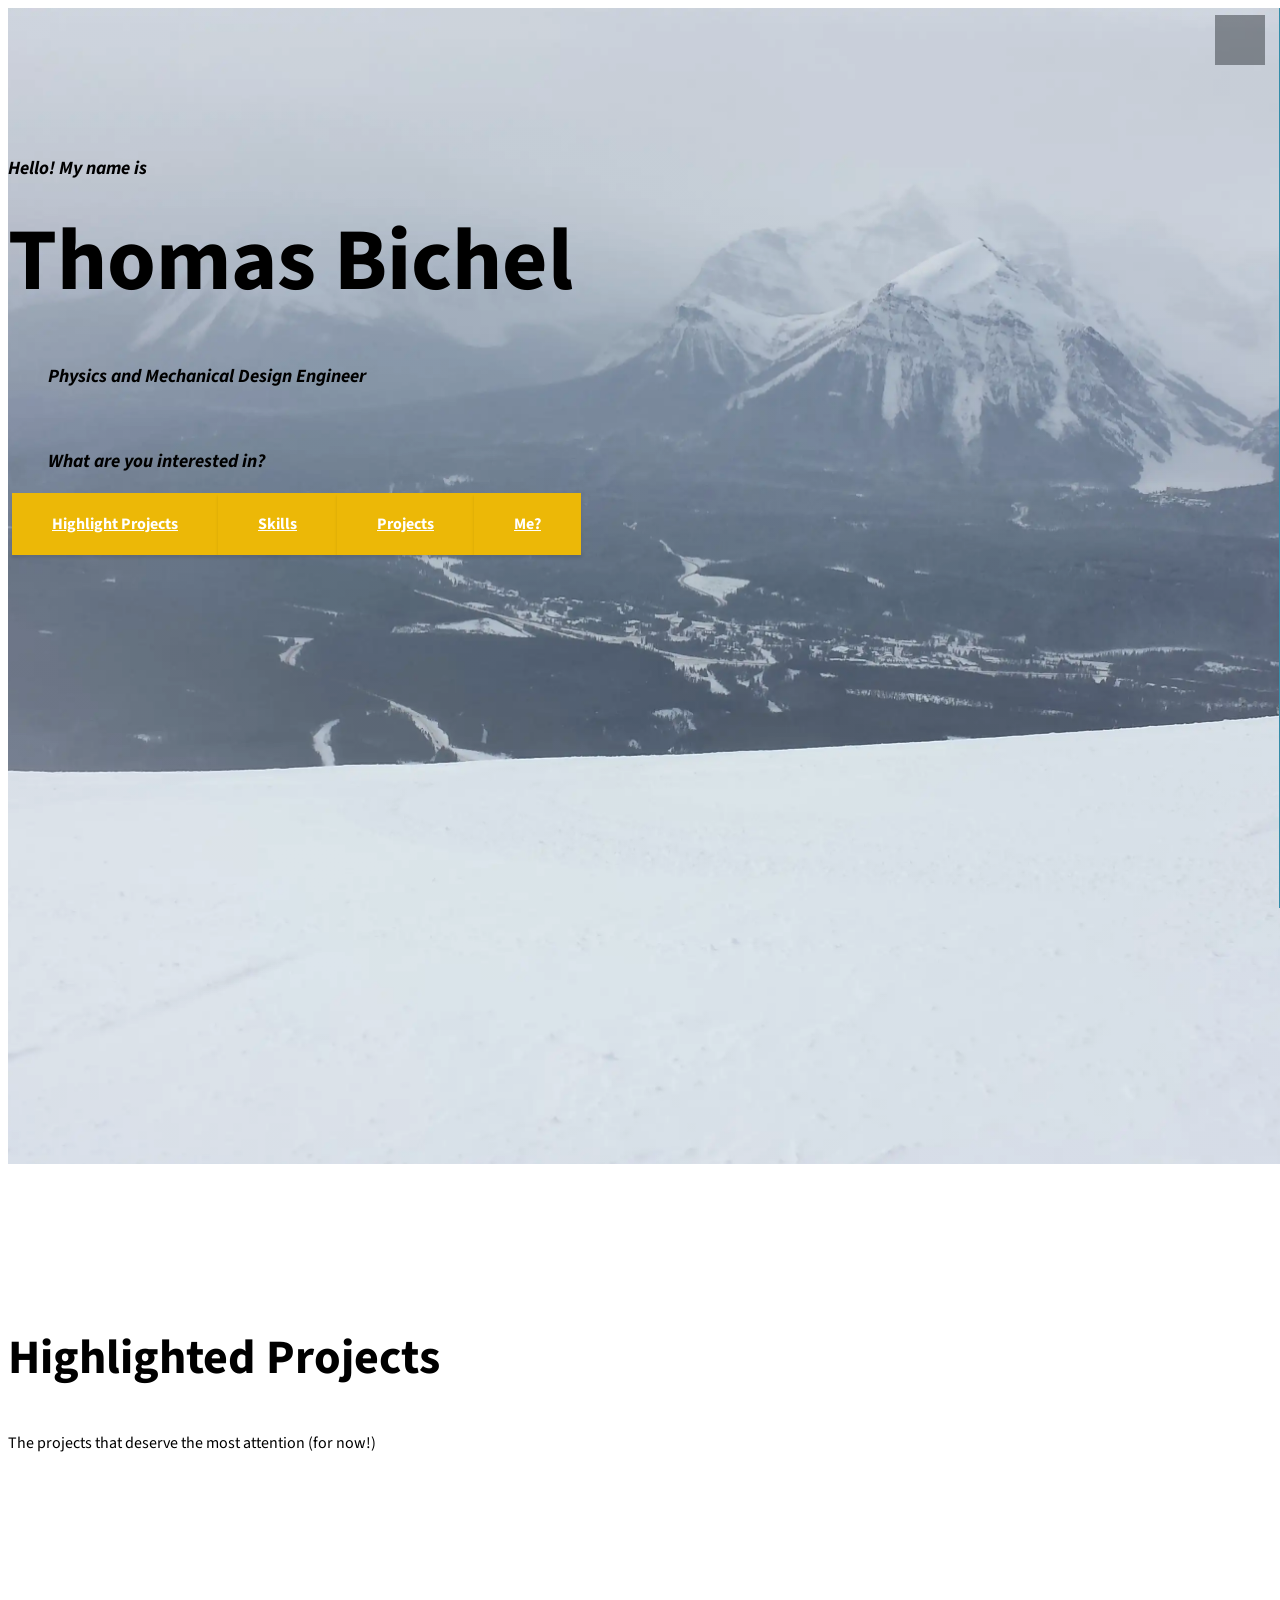
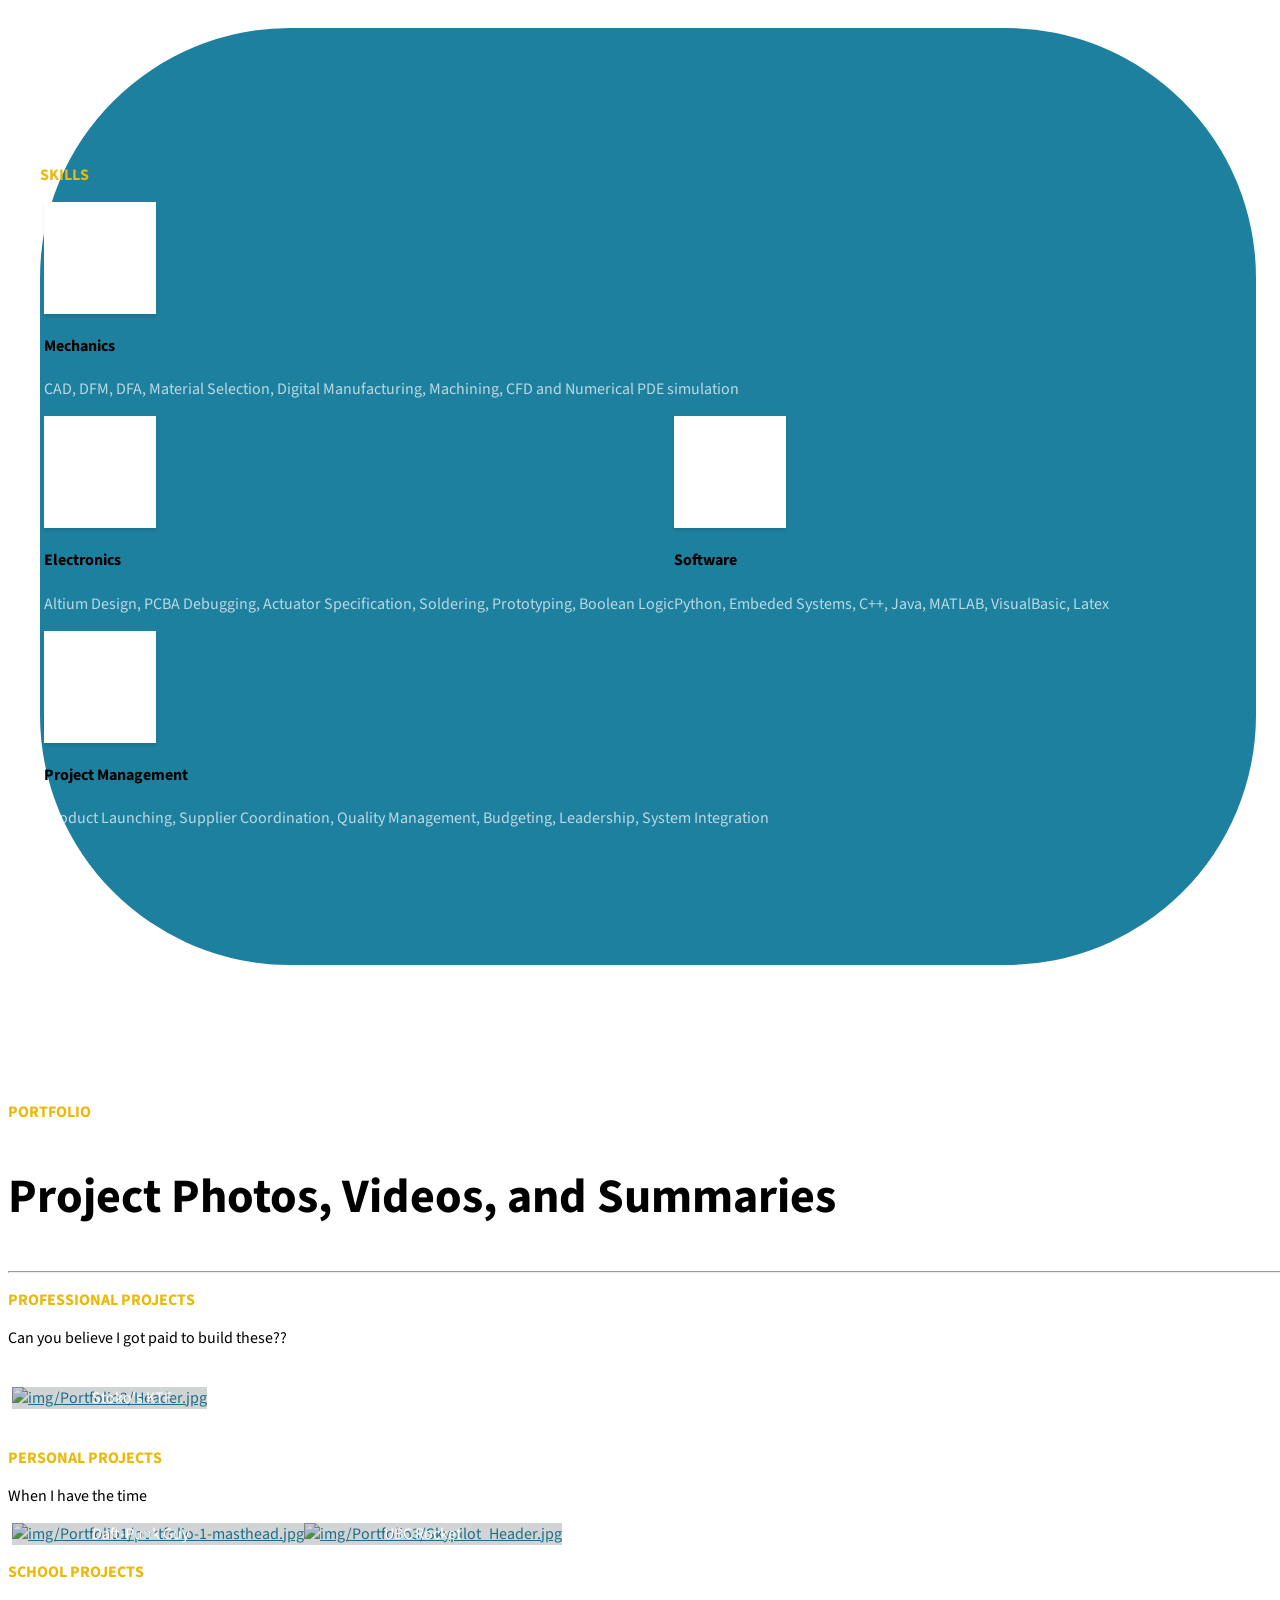
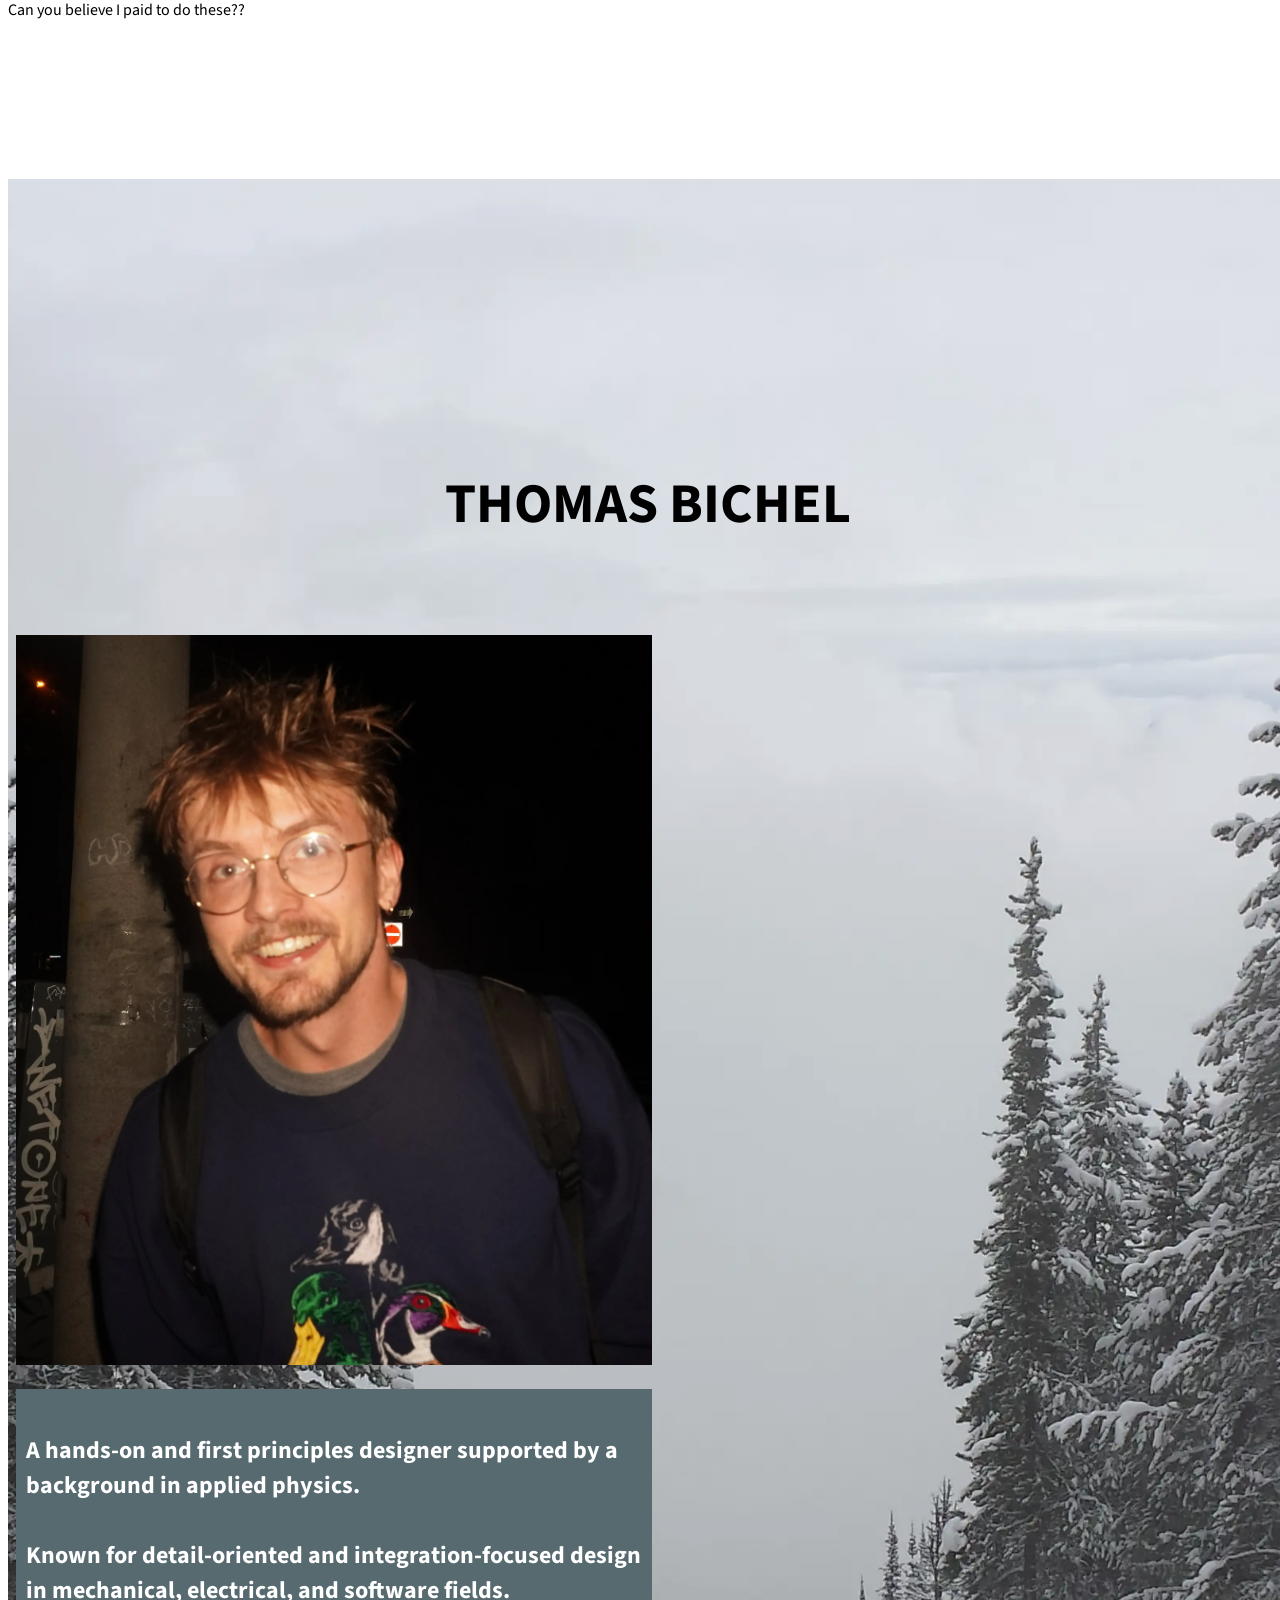
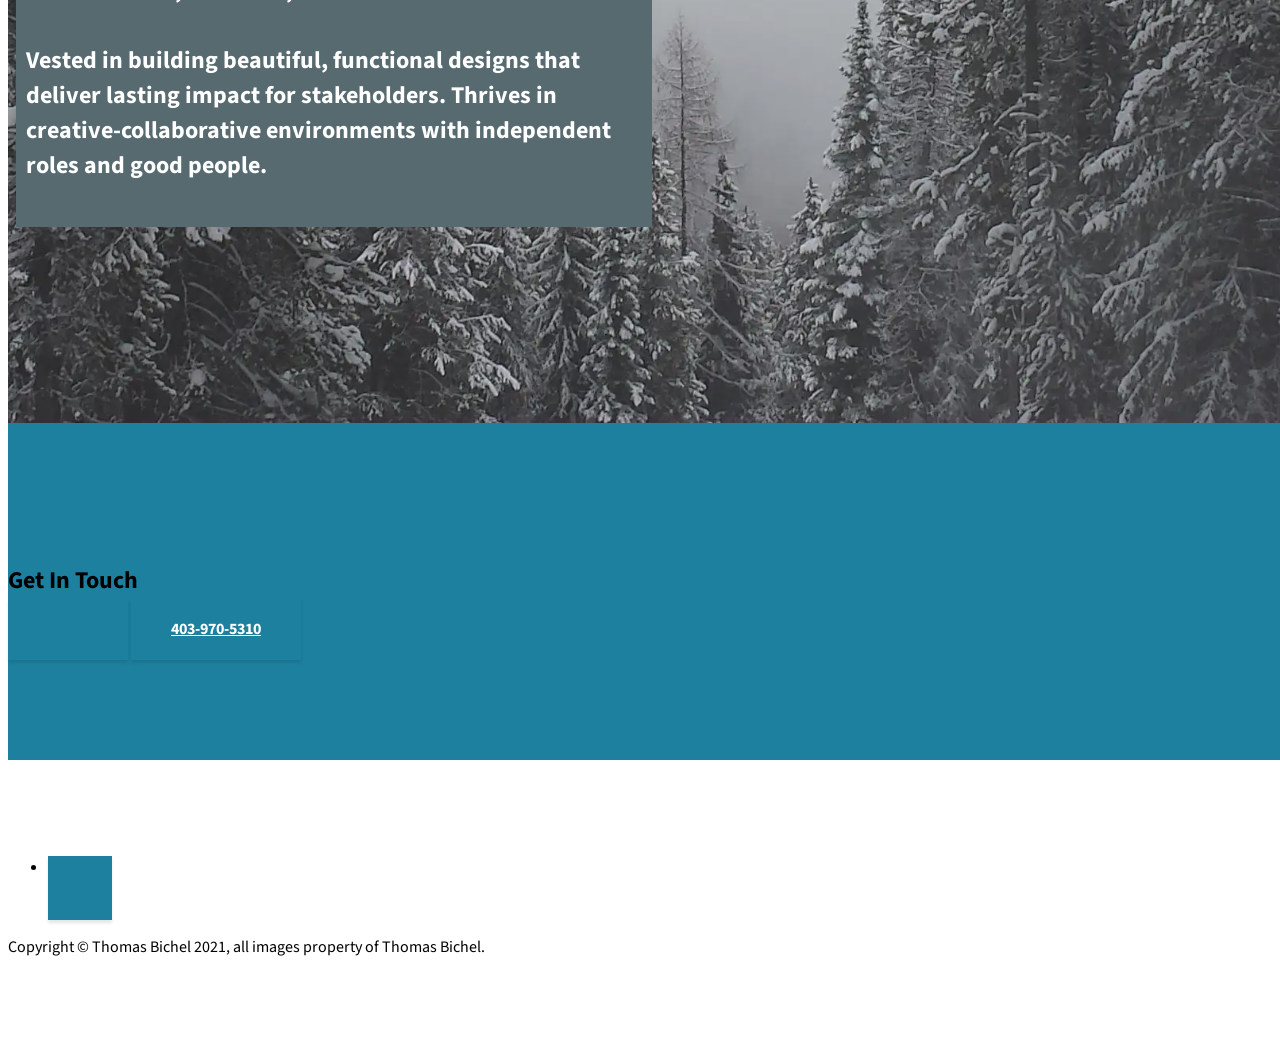
==== commit e529a219: "Removed CV Section" ====
--- a/index.html
+++ b/index.html
@@ -73,20 +73,17 @@
 			<a class="btn btn-secondary btn-xl js-scroll-trigger" href="#highlights">Highlight Projects</a>
 		</div>
 		<div class="col-lg-3 col-md-6 mb-5 mb-lg-0 mt-3">
-			<a class="btn btn-secondary btn-xl js-scroll-trigger" href="#about">Professional Endevours</a>
-		</div>
-		<div class="col-lg-3 col-md-6 mb-5 mb-lg-0 mt-3">
 			<a class="btn btn-secondary btn-xl js-scroll-trigger" href="#services">Skills</a>
 		</div>
 		<div class="col-lg-3 col-md-6 mb-5 mb-lg-0 mt-3">
 			<a class="btn btn-secondary btn-xl js-scroll-trigger" href="#portfolio">Projects</a>
 		</div>
+		<div class="col-lg-3 col-md-6 mb-5 mb-lg-0 mt-3">
+			<a class="btn btn-secondary btn-xl js-scroll-trigger" href="#results">Me?</a>
+		</div>
 	  </div>
 	  <br>
-	  <div class="mb-1">
-			<a class="btn btn-secondary btn-xl js-scroll-trigger" href="#results">Me?</a>
-			</div>
-    </div>
+	  </div>
     <div class="overlay"></div>
   </header>
 
@@ -146,19 +143,6 @@
   <div class="col-lg-10 mx-auto">
           <p class="lead mb-5"> </p> 
         </div>
-		
- <!-- About -->		
- <div class="content-section-heading text-center", id="about">
-    <div class="container text-center">
-      <div class="row">
-        <div class="col-lg-10 mx-auto">
-          <h2>Curriculum Vitae</h2>
-          <p class="lead mb-5">An almost too comprehensive guide to my professional endeavours</p> 
-		  <center><iframe src="https://drive.google.com/file/d/1Vqu3OEVUFZNkw003BaZuVL90tUCOlcXT/preview" width="100%" height="480" allow="autoplay"></iframe>
-        </div>
-      </div>
-    </div>
-	</div>
  </section>
  
   <!-- Services -->
@@ -459,7 +443,7 @@
             <i class="icon-social-facebook"></i>
           </a>-->
         <li class="list-inline-item">
-          <a class="social-link rounded-circle text-white" href="https://github.com/Athsmaticaccountant">
+          <a class="social-link rounded-circle text-white" href="https://github.com/ThomasBichel">
             <i class="icon-social-github"></i>
           </a>
         </li>
